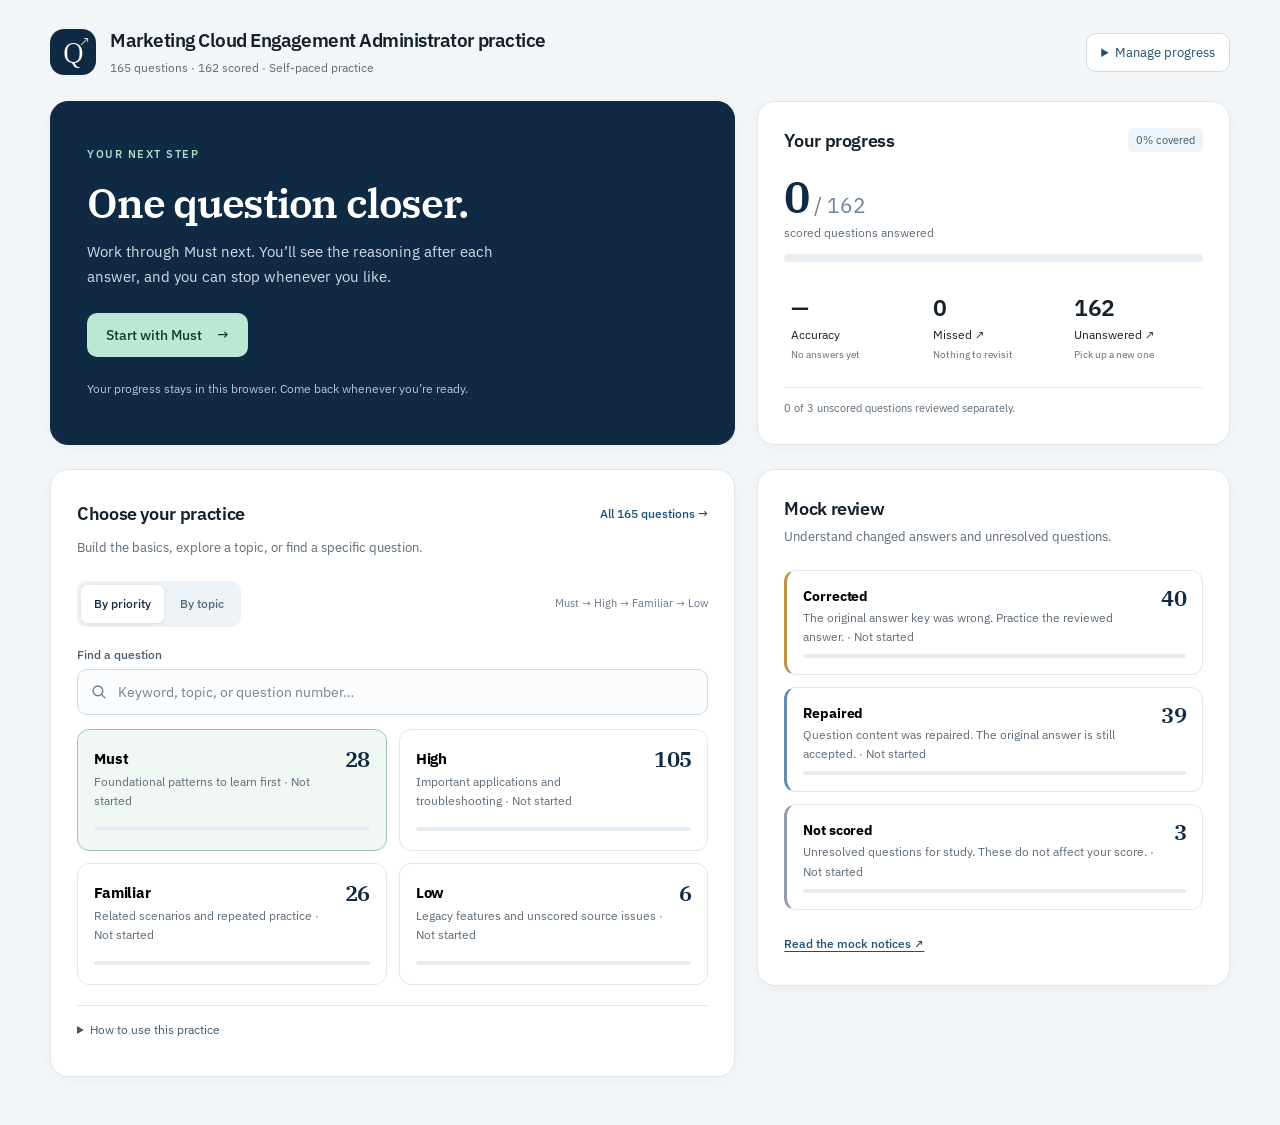
==== salesforce-certified-marketing-cloud-engagement-administrator/index.html @ c1994649 "Initial commit: Salesforce certification practice quizzes" ====
<!DOCTYPE html>
<html lang="en">
<head>
  <meta charset="UTF-8">
  <meta name="viewport" content="width=device-width, initial-scale=1">
  <title>Marketing Cloud Engagement Administrator practice</title>
  <link rel="preconnect" href="https://fonts.googleapis.com">
  <link rel="preconnect" href="https://fonts.gstatic.com" crossorigin>
  <link href="https://fonts.googleapis.com/css2?family=IBM+Plex+Sans:wght@400;500;600&family=IBM+Plex+Serif:wght@500;600&display=swap" rel="stylesheet">
  <link rel="stylesheet" href="../quiz/css/styles.css">
</head>
<body>
  <div id="app">
    <div class="wrap"><section class="card empty">
      <h1>Loading quiz…</h1>
      <p>If this message remains, keep this quiz folder beside the shared <code>quiz</code> folder so the script can load.</p>
      <noscript><p>Enable JavaScript to use the quiz.</p></noscript>
    </section></div>
  </div>
  <script src="quiz.js"></script>
  <script src="questions.js"></script>
  <script src="../quiz/js/app.js"></script>
</body>
</html>
---- quiz/css/styles.css ----
:root {
  --bg: #e6edf2;
  --ink: #15202b;
  --muted: #5c6b78;
  --card: #ffffff;
  --navy: #102a43;
  --navy-2: #1b4f73;
  --line: #e1e8ee;
  --good: #0d7a4b;
  --good-bg: #e8f6ef;
  --bad: #b42318;
  --bad-bg: #fdeceb;
  --warn: #8a5a00;
  --warn-bg: #fff6df;
  --select: #e7f2fa;
  --shadow: 0 1px 2px rgba(16, 42, 67, 0.04), 0 18px 40px rgba(16, 42, 67, 0.07);
  --serif: "IBM Plex Serif", Georgia, serif;
  --sans: "IBM Plex Sans", "Segoe UI", sans-serif;
}

* { box-sizing: border-box; }
html, body { margin: 0; padding: 0; }
body {
  font-family: var(--sans);
  color: var(--ink);
  background:
    radial-gradient(900px 320px at 0% -8%, #d5e4ef 0%, transparent 60%),
    var(--bg);
  min-height: 100vh;
  -webkit-font-smoothing: antialiased;
}
button, input { font-family: inherit; }
button { cursor: pointer; }
button, summary, input { -webkit-tap-highlight-color: transparent; }
button:focus-visible, input:focus-visible, summary:focus-visible, a:focus-visible {
  outline: 3px solid var(--navy-2);
  outline-offset: 3px;
}
.sr-only {
  position: absolute;
  /* Pin to the containing block. A static position inside the scrolling reader
     escapes the panel and lengthens the window scrollbar. */
  top: 0;
  left: 0;
  width: 1px;
  height: 1px;
  padding: 0;
  margin: -1px;
  overflow: hidden;
  clip-path: inset(50%);
  white-space: nowrap;
  border: 0;
}
#app { min-height: 100vh; }

.wrap { width: min(1120px, calc(100% - 40px)); margin: 0 auto; }
.top {
  display: flex;
  justify-content: space-between;
  align-items: center;
  gap: 16px;
  padding: 24px 0 16px;
}
.brand { display: flex; flex-direction: column; gap: 2px; }
.brand strong { font-family: var(--serif); font-size: 22px; font-weight: 600; letter-spacing: -0.02em; }
.brand span { color: var(--muted); font-size: 13.5px; }
.ghost, .primary, .quiet {
  border-radius: 999px;
  border: 1px solid transparent;
  padding: 9px 16px;
  font-size: 14px;
  font-weight: 500;
  min-height: 44px;
}
.ghost { background: white; border-color: #c5d3de; color: var(--navy); }
.ghost:hover:not(:disabled) { border-color: #8eabc0; }
.primary { background: var(--navy); color: white; }
.primary:hover:not(:disabled) { background: #183a58; }
.quiet { background: transparent; color: var(--navy-2); padding-inline: 8px; }
.quiet:hover:not(:disabled) { color: var(--navy); }
.primary:disabled, .ghost:disabled, .quiet:disabled { opacity: 0.45; cursor: not-allowed; }

.hero, .card {
  background: var(--card);
  border: 1px solid var(--line);
  border-radius: 18px;
  box-shadow: var(--shadow);
}
.hero { padding: 36px 36px 28px; }
.review-panel { padding: 24px; }
.review-panel h2 { margin: 0; font-family: var(--serif); font-size: 23px; font-weight: 600; letter-spacing: -0.02em; }
.review-panel > p { margin: 8px 0 18px; color: var(--muted); font-size: 14px; line-height: 1.5; }
.review-list .section-btn { box-shadow: none; border-radius: 12px; }
.review-list small { line-height: 1.5; }
.flag.repaired { background: var(--select); color: var(--navy-2); }
.hero h1 {
  font-family: var(--serif);
  font-weight: 600;
  font-size: 42px;
  line-height: 1.12;
  letter-spacing: -0.03em;
  margin: 0 0 14px;
}
.hero .lede { margin: 0; color: var(--muted); font-size: 16.5px; line-height: 1.6; max-width: 42ch; }
.stat-row {
  display: grid;
  grid-template-columns: repeat(3, 1fr);
  gap: 10px;
  margin-top: 28px;
}
.stat {
  background: #f4f8fb;
  border-radius: 14px;
  padding: 14px 16px 13px;
}
.stat b {
  display: block;
  font-family: var(--serif);
  font-size: 30px;
  font-weight: 600;
  letter-spacing: -0.03em;
  line-height: 1;
  color: var(--ink);
}
.stat span {
  display: block;
  margin-top: 7px;
  color: var(--muted);
  font-size: 11px;
  font-weight: 600;
  letter-spacing: 0.08em;
  text-transform: uppercase;
}
.stat.good b { color: var(--good); }
.stat.bad b { color: var(--bad); }
.meter { height: 8px; background: #d5e2eb; border-radius: 99px; margin: 16px 0 8px; overflow: hidden; }
.meter > div, .section-meter > span {
  display: block;
  height: 100%;
  transform-origin: left center;
  animation: fill 0.45s cubic-bezier(0.2, 0.7, 0.2, 1);
}
.meter > div { background: var(--navy); width: 0; border-radius: inherit; }
.section-meter > span { background: var(--navy-2); border-radius: inherit; }
.meter-label { color: var(--muted); font-size: 13px; }
.actions { display: flex; gap: 10px; margin-top: 22px; flex-wrap: wrap; }
.save-note { color: var(--muted); font-size: 12px; line-height: 1.5; margin: 12px 0 0; }
.storage-note { margin: 0 0 16px; }
.progress-tools { max-width: 230px; color: var(--muted); font-size: 13px; }
.progress-tools summary { cursor: pointer; padding: 12px 4px; color: var(--navy-2); }
.progress-tools p { margin: 8px 0; line-height: 1.5; }
.progress-tools .ghost { color: var(--bad); }
.legend {
  margin-top: 22px;
  padding-top: 16px;
  border-top: 1px solid var(--line);
}
.legend p { margin: 0; font-size: 13.5px; line-height: 1.55; max-width: none; color: #3d4e5c; }
.legend b { color: var(--navy); }

.topics h2 {
  margin: 2px 4px 10px;
  font-size: 12px;
  letter-spacing: 0.1em;
  text-transform: uppercase;
  color: var(--muted);
  font-weight: 600;
}
.topics h2.spaced { margin-top: 22px; }
.topic-note {
  margin: 0 4px 12px;
  color: var(--muted);
  font-size: 13px;
  line-height: 1.45;
}
.section-list { display: grid; gap: 10px; }
.section-btn {
  text-align: left;
  background: var(--card);
  border: 1px solid var(--line);
  border-radius: 16px;
  padding: 16px 18px 14px;
  box-shadow: var(--shadow);
  display: grid;
  grid-template-columns: minmax(0, 1fr) auto;
  grid-template-areas: "name count" "meter meter";
  gap: 8px 16px;
  align-items: start;
  transition: border-color 0.16s ease, background 0.16s ease, transform 0.16s ease;
}
.section-btn:hover:not(:disabled) { border-color: #9eb8cb; background: #f8fbfd; transform: translateY(-1px); }
.section-btn:disabled { cursor: default; opacity: 0.6; }
.section-btn.lead { border-color: #8eabc0; }
.section-name { grid-area: name; display: grid; gap: 3px; min-width: 0; }
.section-btn b { font-size: 15.5px; letter-spacing: -0.01em; }
.section-btn small { color: var(--muted); font-size: 13px; }
.section-btn em {
  grid-area: count;
  font-style: normal;
  font-family: var(--serif);
  color: var(--navy);
  font-weight: 600;
  font-size: 22px;
  letter-spacing: -0.03em;
  line-height: 1;
}
.section-meter {
  grid-area: meter;
  display: block;
  height: 5px;
  background: #d5e2eb;
  border-radius: 99px;
  overflow: hidden;
}

.quiz {
  display: grid;
  grid-template-columns: minmax(0, 1fr) 280px;
  gap: 20px;
  align-items: start;
  padding: 0 0 40px;
}
.panel {
  display: flex;
  flex-direction: column;
  max-height: calc(100vh - 120px);
  padding: 0;
  overflow: hidden;
  min-width: 0;
}
.qhead {
  flex: none;
  display: grid;
  gap: 8px;
  padding: 18px 28px 16px;
  border-bottom: 1px solid var(--line);
}
.title-row {
  display: flex;
  align-items: flex-start;
  justify-content: space-between;
  gap: 16px;
}
.rank {
  flex: none;
  margin: 2px 0 0;
  display: inline-flex;
  align-items: center;
  height: 22px;
  padding: 0 8px;
  border-radius: 999px;
  font-size: 11px;
  font-weight: 600;
  letter-spacing: 0.08em;
  text-transform: uppercase;
}
.rank.must { background: var(--navy); color: white; }
.rank.high { background: #f6e7c1; color: #7a5200; }
.rank.familiar { background: var(--select); color: var(--navy-2); }
.rank.low { background: #f4f7f9; color: var(--muted); border: 1px solid var(--line); }
.topic {
  margin: 0;
  min-width: 0;
  font-family: var(--serif);
  font-size: 22px;
  font-weight: 600;
  letter-spacing: -0.025em;
  line-height: 1.25;
  color: var(--ink);
}
.subline {
  display: flex;
  flex-wrap: wrap;
  align-items: center;
  gap: 8px;
}
.qnum, .status {
  margin: 0;
  font-size: 13px;
  font-weight: 500;
  line-height: 1.3;
}
.qnum { color: var(--muted); }
.status { color: var(--navy); }
.sep {
  width: 3px;
  height: 3px;
  border-radius: 99px;
  background: #c5d3de;
  flex: none;
}
.flags { display: flex; align-items: center; gap: 6px; }
.flag {
  display: inline-flex;
  align-items: center;
  height: 22px;
  padding: 0 8px;
  border-radius: 999px;
  background: var(--warn-bg);
  color: var(--warn);
  font-size: 11px;
  font-weight: 600;
  white-space: nowrap;
}
.panel-body {
  overflow: auto;
  min-height: 0;
  padding: 18px 28px 12px;
  overscroll-behavior: contain;
}
.stem { display: grid; grid-template-columns: minmax(0, 1fr); min-width: 0; gap: 14px; margin: 0 0 22px; }
.stem .scene {
  margin: 0;
  max-width: 68ch;
  font-size: 16.5px;
  line-height: 1.7;
  color: #243240;
}
.stem .prompt {
  display: grid;
  grid-template-columns: minmax(0, 1fr);
  min-width: 0;
  gap: 10px;
  margin-top: 2px;
  padding-top: 16px;
  border-top: 1px solid var(--line);
}
.stem .prompt:first-child {
  margin-top: 0;
  padding-top: 0;
  border-top: 0;
}
.stem .ask {
  margin: 0;
  max-width: 34em;
  font-family: var(--serif);
  font-size: 22px;
  line-height: 1.35;
  font-weight: 600;
  letter-spacing: -0.02em;
  color: var(--ink);
  overflow-wrap: anywhere;
}
.stem .choose {
  margin: 0;
  justify-self: start;
  border-radius: 999px;
  padding: 4px 10px;
  background: var(--select);
  color: var(--navy);
  font-size: 12.5px;
  font-weight: 600;
  letter-spacing: 0.01em;
}
.stem .codeblock {
  border-radius: 14px;
  border: 1px solid #d5e1ea;
  border-left: 3px solid #7fa3bb;
  background: #f4f8fb;
  padding: 14px 16px 14px 18px;
}
.codeblock {
  margin: 0;
  padding: 16px 18px;
  overflow: auto;
  max-height: 520px;
  border-radius: 12px;
  border: 1px solid #d5e1ea;
  background: #f5f8fb;
  color: #1a2b3a;
  max-width: 100%;
  min-width: 0;
}
.codeblock code {
  font-family: ui-monospace, SFMono-Regular, Menlo, Consolas, monospace;
  font-size: 13.5px;
  line-height: 1.55;
  white-space: pre;
  overflow-wrap: normal;
  word-break: normal;
}
.codeblock.compact code {
  white-space: pre-wrap;
  overflow-wrap: break-word;
}
.codeblock.compact {
  display: block;
  max-height: 240px;
  margin: 0;
  padding: 0;
  background: transparent;
  border: 0;
  border-radius: 0;
}
.note {
  background: var(--warn-bg);
  color: #5c4308;
  border-radius: 12px;
  padding: 10px 12px;
  font-size: 14px;
  margin-bottom: 14px;
}
.options { display: grid; gap: 10px; }
.option, .answer-line {
  display: grid;
  grid-template-columns: 32px minmax(0, 1fr);
  column-gap: 12px;
  align-items: center;
  text-align: left;
  width: 100%;
}
.option {
  border: 1px solid var(--line);
  background: white;
  border-radius: 14px;
  padding: 13px 16px;
  color: inherit;
  transition: border-color 0.16s ease, background 0.16s ease, box-shadow 0.16s ease, transform 0.16s ease;
}
.option:has(.code) { align-items: start; }
.option:hover:not(:disabled) { border-color: #8fb0c6; background: #f8fbfd; transform: translateY(-1px); }
.option:active:not(:disabled) { transform: translateY(0) scale(0.99); }
.option.selected { border-color: #b7d0e2; background: var(--select); box-shadow: inset 3px 0 0 var(--navy); }
.option.correct { border-color: #c5e4d4; background: var(--good-bg); box-shadow: inset 3px 0 0 var(--good); }
.option.wrong { border-color: #f0cdc8; background: var(--bad-bg); box-shadow: inset 3px 0 0 var(--bad); }
.option.missed { border-color: #c5e4d4; background: var(--good-bg); box-shadow: inset 3px 0 0 var(--good); }
.option:disabled { cursor: default; }
.letter {
  width: 32px;
  height: 32px;
  border-radius: 8px;
  display: grid;
  place-items: center;
  background: #eef3f7;
  font-weight: 600;
  font-size: 14px;
  line-height: 1;
}
.option:has(.code) .letter { margin-top: 1px; }
.option.selected .letter { background: var(--navy); color: white; }
.option.correct .letter, .option.missed .letter { background: var(--good); color: white; }
.option.wrong .letter { background: var(--bad); color: white; }
.option .body, .answer-line .body {
  margin: 0;
  padding: 0;
  font-size: 15px;
  line-height: 1.5;
  text-align: left;
  min-width: 0;
  overflow-wrap: anywhere;
}
.option-status { display: block; margin-top: 7px; font-size: 11px; font-weight: 600; letter-spacing: 0.025em; }
.option.correct .option-status, .option.missed .option-status { color: var(--good); }
.option.wrong .option-status { color: var(--bad); }

.explain {
  margin-top: 28px;
  padding: 20px 18px 16px 18px;
  border-radius: 16px;
  border: 1px solid var(--line);
  border-left-width: 4px;
  background: #f7fafc;
  scroll-margin-top: 16px;
}
.explain.good { background: #f3faf6; border-color: #d7ebdf; border-left-color: var(--good); }
.explain.bad { background: #fdf6f5; border-color: #f3ddd9; border-left-color: var(--bad); }
.explain.neutral { background: var(--warn-bg); border-color: #edd7a4; border-left-color: var(--warn); }
.explain.neutral h2 { color: var(--warn); }
.explain h2 {
  font-size: 11px;
  letter-spacing: 0.12em;
  text-transform: uppercase;
  margin: 0 0 14px;
  font-weight: 600;
}
.explain.good h2 { color: var(--good); }
.explain.bad h2 { color: var(--bad); }
.answer-line {
  background: transparent;
  border: 0;
  border-radius: 0;
  padding: 0;
  margin: 0 0 10px;
}
.explain .answer-line .letter { background: var(--good); color: white; }
.explain .answer-line .body { font-weight: 600; color: var(--ink); }
.explain .prose { padding-left: 44px; margin-bottom: 2px; }
.explain .prose p, .why-not p, .mock-note {
  margin: 0 0 10px;
  font-size: 15.5px;
  line-height: 1.6;
  max-width: 66ch;
  overflow-wrap: break-word;
}
.explain .prose p.lead {
  font-family: var(--serif);
  font-size: 18px;
  line-height: 1.45;
  font-weight: 500;
  color: var(--ink);
  letter-spacing: -0.01em;
}
.explain .prose p.lead code,
.explain code, .why-not code {
  font-family: ui-monospace, SFMono-Regular, Menlo, Consolas, monospace;
  font-size: 13.5px;
  font-weight: 500;
  letter-spacing: 0;
  background: rgba(16, 42, 67, 0.06);
  border-radius: 6px;
  padding: 0.12em 0.4em;
}
.explain .codeblock { background: white; margin: 8px 0 12px; }
details.more { margin-top: 16px; }
details.more summary {
  cursor: pointer;
  color: var(--navy-2);
  font-weight: 500;
  font-size: 13.5px;
  list-style: none;
}
details.more summary::-webkit-details-marker { display: none; }
details.more summary::before { content: "▸ "; }
details.more[open] summary::before { content: "▾ "; }
details.more summary:hover { text-decoration: underline; }
details.more .prose {
  margin-top: 10px;
  padding-top: 10px;
  border-top: 1px solid var(--line);
}
.reference-link { color: var(--navy-2); text-decoration-thickness: 1px; text-underline-offset: 3px; overflow-wrap: anywhere; }
.reference-link:hover { color: var(--ink); }
.option:focus-visible, .primary:focus-visible, .ghost:focus-visible {
  outline: 2px solid var(--navy-2);
  outline-offset: 2px;
}
.foot {
  position: static;
  flex: none;
  display: flex;
  flex-wrap: wrap;
  justify-content: space-between;
  align-items: center;
  gap: 10px 12px;
  margin-top: 0;
  padding: 14px 28px 16px;
  border-top: 1px solid var(--line);
  background: #fcfdfe;
}
.foot .right { display: flex; gap: 8px; margin-left: auto; }
.selection-help { flex: 1 0 100%; margin: 0; font-size: 12px; color: var(--muted); line-height: 1.5; }
.keys {
  flex: 1 0 100%;
  margin: 0;
  color: var(--muted);
  font-size: 12px;
  line-height: 1.4;
}
.keys kbd {
  font-family: inherit;
  font-size: 11px;
  font-weight: 600;
  color: var(--navy);
  background: #f1f5f8;
  border: 1px solid var(--line);
  border-bottom-width: 2px;
  border-radius: 5px;
  padding: 0 5px;
}
.explain .prose p:last-child, .why-not p:last-child { margin-bottom: 0; }
.why-title { margin: 2px 0 8px; padding-left: 44px; }
.why-not .choice-points { margin: 0; padding: 0; }
.why-not { margin-top: 16px; padding-top: 14px; border-top: 1px solid rgba(20, 40, 60, 0.08); }
.why-not h3, .why-title {
  margin: 0 0 10px;
  font-size: 11px;
  letter-spacing: 0.12em;
  text-transform: uppercase;
  font-weight: 600;
  color: var(--muted);
}
.choice-points li {
  display: grid;
  grid-template-columns: 32px minmax(0, 1fr);
  gap: 12px;
  align-items: center;
  padding: 9px 0;
}
.choice-points li + li { border-top: 1px solid rgba(20, 40, 60, 0.07); }
.choice-points li p {
  margin: 0;
  line-height: 1.5;
  max-width: 66ch;
  color: #314150;
}
.choice-points .letter {
  background: white;
  color: var(--navy);
  border: 1px solid #d5e0e8;
}
.mock-note {
  margin-top: 12px;
  margin-bottom: 0;
  color: var(--warn);
  font-weight: 500;
}
.why-not ul, .prose ul {
  margin: 8px 0 0;
  padding-left: 1.25rem;
  display: grid;
  gap: 8px;
}
.choice-points {
  list-style: none;
  margin: 0;
  padding: 0;
}

.side { padding: 14px 18px 18px; min-width: 0; }
.side > summary { display: flex; align-items: center; justify-content: space-between; gap: 12px; padding: 10px 0; cursor: pointer; font-size: 14px; font-weight: 600; color: var(--navy); list-style: none; }
.side > summary::-webkit-details-marker { display: none; }
.side > summary::before { content: "▸"; }
.side[open] > summary::before { content: "▾"; }
.side > summary span { margin-left: auto; font-size: 12px; font-weight: 400; color: var(--muted); white-space: nowrap; }
.side[open] > summary { margin-bottom: 12px; border-bottom: 1px solid var(--line); }
.side h2 { margin: 0 0 8px; font-size: 13px; letter-spacing: 0.08em; text-transform: uppercase; color: var(--muted); font-weight: 600; }
.jump-form { margin: 12px 0 16px; }
.jump-form label { display: block; font-size: 12px; color: var(--muted); margin-bottom: 6px; }
.jump-form > div { display: flex; gap: 8px; }
.jump-form input { width: 100%; min-width: 0; min-height: 44px; border: 1px solid #bccdda; border-radius: 10px; padding: 8px 10px; font-size: 16px; background: white; color: var(--ink); }
.jump-form p { color: var(--bad); font-size: 12px; line-height: 1.5; margin: 8px 0 0; }
.stats { display: flex; flex-wrap: wrap; gap: 10px 14px; color: var(--muted); font-size: 12px; line-height: 1.4; margin: 0 0 14px; }
.swatch { display: inline-flex; align-items: center; gap: 6px; }
.swatch::before { content: ""; width: 8px; height: 8px; border-radius: 99px; background: var(--line); }
.swatch.ok::before { background: var(--good); }
.swatch.no::before { background: var(--bad); }
.swatch.skip::before { background: #c49216; }
.jump {
  display: grid;
  grid-template-columns: repeat(5, 1fr);
  gap: 6px;
  max-height: 55vh;
  overflow: auto;
  padding: 2px;
}
.jump button {
  border: 1px solid var(--line);
  background: #f7fafc;
  border-radius: 8px;
  min-height: 44px;
  font-size: 12px;
  color: var(--ink);
  position: relative;
}
.nav-mark { position: absolute; top: 2px; right: 3px; font-size: 10px; font-weight: 700; }
.jump button.on { outline: 2px solid var(--navy); outline-offset: 1px; }
.jump button:hover { border-color: #9eb8cb; background: white; }
.jump button.on { background: var(--navy); color: white; border-color: var(--navy); }
.jump button.ok { background: var(--good-bg); border-color: #b7e0cb; color: #0d5c38; }
.jump button.no { background: var(--bad-bg); border-color: #f3c4c0; color: #8f1d14; }
.jump button.skip { background: var(--warn-bg); border-color: #edd7a4; color: #6d4a08; }
.jump button.on.ok { background: var(--good); color: white; border-color: var(--good); }
.jump button.on.no { background: var(--bad); color: white; border-color: var(--bad); }
.jump button.on.skip { background: #a67c12; color: white; border-color: #a67c12; }

.empty { padding: 28px; }
.session-summary { max-width: 800px; margin: 16px auto 48px; padding: 36px; }
.eyebrow { font-size: 12px; letter-spacing: 0.08em; text-transform: uppercase; font-weight: 600; color: var(--muted); }
.summary-title { font-family: var(--serif); font-size: 36px; margin: 12px 0; letter-spacing: -0.03em; }
.session-summary > p { color: var(--muted); line-height: 1.65; }
.summary-stats { grid-template-columns: repeat(4, minmax(0, 1fr)); }

@media (max-width: 860px) {
  .wrap { width: min(1120px, calc(100% - 24px)); }
  .top { padding: 16px 0 12px; align-items: flex-start; }
  .brand { flex: 1; min-width: 0; }
  .top > .ghost { flex: none; white-space: nowrap; }
  .quiz { grid-template-columns: 1fr; }
  .hero { padding: 24px 22px 20px; }
  .review-panel { padding: 22px; }
  .hero h1 { font-size: 32px; }
  .stat-row { gap: 8px; }
  .stat { padding: 12px; }
  .stat b { font-size: 26px; }
  .qhead { padding: 14px 18px 13px; }
  .topic { font-size: 20px; }
  .panel-body { padding: 16px 18px 8px; }
  .foot { padding: 12px 18px 16px; }
  .stem .ask { font-size: 20px; }
  .codeblock code { white-space: pre-wrap; overflow-wrap: anywhere; }
  .keys { display: none; }
  .jump { max-height: 220px; }
  .panel { max-height: none; overflow: visible; }
  .panel-body { overflow: visible; }
  .foot { position: sticky; bottom: 0; z-index: 2; border-radius: 0 0 18px 18px; padding-bottom: max(12px, env(safe-area-inset-bottom)); box-shadow: 0 -8px 20px rgba(16, 42, 67, 0.04); }
  .side { order: -1; padding-top: 8px; padding-bottom: 8px; }
  .side > summary { margin-bottom: 0; }
  .explain .prose, .why-title { padding-left: 0; }
  .session-summary { padding: 24px 20px; }
  .summary-title { font-size: 30px; }
  .summary-stats { grid-template-columns: repeat(2, minmax(0, 1fr)); }
}

@media (max-width: 480px) {
  .top { flex-wrap: wrap; gap: 8px; }
  .brand strong { font-size: 19px; }
  .brand span { font-size: 12px; line-height: 1.45; }
  .progress-tools { max-width: 100%; }
  .hero { padding: 24px 18px 20px; }
  .review-panel { padding: 20px 18px; }
  .hero h1 { font-size: 30px; }
  .actions > button { flex: 1 1 auto; }
  .qhead { padding: 16px; }
  .panel-body { padding: 16px; }
  .foot { padding-inline: 12px; gap: 6px; }
  .foot .right { gap: 4px; flex-wrap: wrap; }
  .foot button { padding-inline: 10px; font-size: 13px; }
  .option { padding: 12px; column-gap: 10px; }
  .explain { padding: 16px 12px; }
}

/* Question reader: keep the scenario, selection, and feedback distinct. */
body:has(.question-shell) { background: #f3f6f8; }
.question-shell { width: min(1180px, calc(100% - 48px)); }
.question-top { padding: 22px 0 18px; align-items: center; }
.question-top .brand strong { font-family: var(--sans); font-size: 17px; line-height: 1.35; letter-spacing: -0.02em; }
.question-top .brand span { margin-top: 3px; font-size: 12px; line-height: 1.5; }
.set-progress { display: flex; align-items: center; gap: 24px; margin-bottom: 18px; padding: 14px 20px; background: white; border: 1px solid var(--line); border-radius: 14px; }
.set-progress-copy { display: flex; align-items: baseline; gap: 12px; flex: none; }
.set-progress-copy strong { color: var(--navy); font-size: 23px; letter-spacing: -0.04em; font-variant-numeric: tabular-nums; }
.set-progress-copy strong span { color: var(--muted); font-size: 15px; font-weight: 400; letter-spacing: 0; }
.set-progress-copy > span { color: var(--muted); font-size: 12px; }
.set-coverage { flex: 1; min-width: 0; padding-left: 24px; border-left: 1px solid var(--line); }
.set-coverage > div:first-child { display: flex; justify-content: space-between; gap: 12px; margin-bottom: 8px; color: var(--muted); font-size: 12px; line-height: 1.4; }
.set-coverage-track { height: 5px; background: #e9eff3; border-radius: 20px; overflow: hidden; }
.set-coverage-track > span { display: block; height: 100%; border-radius: inherit; background: var(--good); }
.set-progress > button { flex: none; }
.question-shell .quiz { grid-template-columns: minmax(0, 1fr) 280px; gap: 22px; }
.question-shell .card { box-shadow: 0 3px 16px rgba(16, 42, 67, 0.035); }
.question-shell .qhead { padding: 22px 30px 20px; gap: 12px; }
.question-shell .topic { font-family: var(--sans); font-size: 13px; font-weight: 500; color: var(--muted); line-height: 1.5; letter-spacing: 0; }
.question-shell .rank { margin-top: 0; }
.question-shell .qnum { font-family: var(--serif); font-size: 29px; color: var(--navy); font-weight: 600; letter-spacing: -0.03em; scroll-margin-top: 16px; }
.question-shell .subline { gap: 12px; justify-content: space-between; }
.question-shell .flags { flex-wrap: wrap; }
.question-shell .panel-body { min-width: 0; padding: 26px 30px 20px; scroll-padding-block: 20px; }
.question-shell .stem { gap: 18px; margin-bottom: 28px; }
.question-shell .stem .scene { font-size: 17px; line-height: 1.75; overflow-wrap: break-word; }
.question-shell .stem .ask { font-size: 23px; line-height: 1.45; }
.answer-toolbar { display: flex; justify-content: space-between; align-items: center; gap: 12px; margin: 0 0 12px; }
.answer-toolbar h2 { margin: 0; font-size: 13px; font-weight: 600; color: var(--navy); }
.answer-toolbar .status { font-size: 12px; padding: 5px 9px; border-radius: 6px; background: #f0f5f8; text-align: right; }
.answer-toolbar .status.over-limit { color: var(--bad); background: var(--bad-bg); }
.question-shell .options { gap: 12px; }
.question-shell .option { grid-template-columns: 32px minmax(0, 1fr) 20px; column-gap: 14px; padding: 16px; border-color: #d9e3eb; }
.question-shell .option .body { font-size: 15px; line-height: 1.65; }
.question-shell .option.selected { border-color: #739cb7; }
.choice-indicator { width: 20px; height: 20px; display: grid; place-items: center; border-radius: 50%; border: 1.5px solid #b7c8d4; color: var(--navy); font-size: 12px; font-weight: 600; align-self: start; margin-top: 5px; }
.choice-indicator.multi { border-radius: 5px; }
.option.selected .choice-indicator { background: var(--navy); border-color: var(--navy); color: white; }
.option.correct .choice-indicator, .option.missed .choice-indicator { background: var(--good); border-color: var(--good); color: white; }
.option.wrong .choice-indicator { background: var(--bad); border-color: var(--bad); color: white; }
.selection-guidance { display: flex; align-items: center; justify-content: space-between; gap: 12px; padding-top: 8px; min-height: 52px; }
.selection-guidance .selection-help { flex: 1; font-size: 12px; }
.clear-selection { flex: none; font-size: 12px; white-space: nowrap; }
.question-shell .foot { padding: 16px 24px; gap: 10px; }
.question-shell .foot .primary { min-width: 136px; }
.question-shell .explain { margin-top: 22px; padding: 22px; }
.feedback-heading { display: flex; align-items: flex-start; gap: 12px; margin-bottom: 22px; }
.feedback-icon { display: grid; place-items: center; flex: none; width: 34px; height: 34px; border-radius: 50%; background: var(--good); color: white; font-size: 20px; font-weight: 600; }
.explain.bad .feedback-icon { background: var(--bad); }
.explain.neutral .feedback-icon { background: var(--warn); font-family: var(--serif); }
.question-shell .feedback-heading h2 { font-size: 18px; letter-spacing: -0.02em; text-transform: none; margin: 0 0 5px; }
.feedback-heading p { margin: 0; font-size: 12px; line-height: 1.6; color: var(--muted); }
.answer-heading { margin: 0 0 12px; font-size: 11px; text-transform: uppercase; letter-spacing: 0.08em; color: var(--muted); font-weight: 600; }
.question-shell .why-title { margin-top: 20px; padding-left: 0; }
.question-shell .explain .prose { padding-left: 0; }
.question-shell .explain .prose p.lead { font-family: var(--sans); font-size: 15.5px; font-weight: 400; line-height: 1.75; letter-spacing: 0; }
.question-shell .explain .prose p, .question-shell .why-not p { font-size: 15px; line-height: 1.75; }
.question-shell details.more { padding-top: 14px; border-top: 1px solid rgba(20, 40, 60, 0.08); }
.question-shell details.more summary { min-height: 32px; display: flex; align-items: center; gap: 5px; }
.question-shell .side { padding: 14px 18px 18px; }
.navigator-overview { padding: 0 0 18px; margin-bottom: 18px; border-bottom: 1px solid var(--line); }
.navigator-overview p { font-size: 12px; color: var(--muted); margin: 0 0 12px; line-height: 1.5; }
.navigator-overview strong { font-size: 18px; font-weight: 600; color: var(--navy); }
.navigator-overview button { width: 100%; border-radius: 10px; font-size: 13px; }
.question-shell .stats { gap: 8px 12px; font-size: 11px; }
.draft-legend { color: var(--navy-2); }
.question-shell .jump { max-height: max(176px, calc(100dvh - 660px)); scrollbar-gutter: stable; }
.navigator-save { color: var(--muted); font-size: 11px; line-height: 1.6; margin: 16px 0 4px; }
.keyboard-guide { margin-top: 6px; }
.keyboard-guide summary { cursor: pointer; color: var(--navy-2); font-size: 12px; min-height: 40px; padding: 12px 0; }
.keyboard-guide .keys { line-height: 1.9; margin-bottom: 12px; }
.question-notice-link { display: inline-block; color: var(--navy-2); font-size: 12px; line-height: 1.5; padding-block: 10px; text-underline-offset: 3px; }

@media (min-width: 861px) {
  /* Let the header take its actual height; only the readers consume the rest. */
  .question-shell { display: flex; flex-direction: column; height: 100vh; height: 100dvh; padding-bottom: 20px; }
  .question-shell > .question-top,
  .question-shell > .set-progress,
  .question-shell > .storage-note { flex: none; }
  .question-shell .quiz { flex: 1; min-height: 0; grid-template-rows: minmax(0, 1fr); padding-bottom: 0; }
  .question-shell .panel { height: 100%; max-height: 100%; min-height: 0; }
  .question-shell .panel-body { flex: 1; scrollbar-gutter: stable; }
  .question-shell .side { max-height: 100%; overflow-y: auto; overscroll-behavior: contain; }
}
@media (max-width: 860px) {
  .question-shell { width: calc(100% - 28px); }
  .question-top { flex-wrap: nowrap; padding-top: 20px; }
  .question-top .brand strong { font-size: 15px; }
  .question-shell .quiz { grid-template-columns: minmax(0, 1fr); gap: 14px; }
  .question-shell .panel { max-height: none; }
  .question-shell .qhead { padding: 20px; }
  .question-shell .qnum { font-size: 27px; }
  .question-shell .panel-body { padding: 22px 20px 16px; }
  .question-shell .foot { padding: 14px 18px max(14px, env(safe-area-inset-bottom)); }
  .question-shell .side { padding: 8px 18px; }
  .question-shell .jump { max-height: 220px; }
  .question-shell .side[open] { padding-bottom: 16px; }
  .set-progress { gap: 16px; padding: 12px 16px; margin-bottom: 14px; flex-wrap: wrap; }
  .set-progress-copy { flex: 1; }
  .set-progress > button { order: 1; padding-block: 0; }
  .set-coverage { order: 2; flex: 1 0 100%; border: 0; padding-left: 0; }
  .keyboard-guide { display: none; }
}
@media (max-width: 480px) {
  .question-shell { width: calc(100% - 20px); }
  .question-top .brand strong { font-size: 14px; }
  .question-top .brand span { font-size: 11px; }
  .question-top > .ghost { padding-inline: 12px; font-size: 12px; }
  .question-shell .qhead { padding: 18px 16px; }
  .question-shell .panel-body { padding: 20px 16px 14px; }
  .question-shell .stem .scene { font-size: 16px; line-height: 1.75; }
  .question-shell .stem .ask { font-size: 21px; }
  .question-shell .option { grid-template-columns: 28px minmax(0, 1fr) 18px; gap: 10px; padding: 14px 12px; }
  .question-shell .option .letter { width: 28px; height: 28px; }
  .question-shell .option .body { font-size: 14px; }
  .choice-indicator { width: 18px; height: 18px; margin-top: 4px; }
  .selection-guidance { gap: 6px; }
  .question-shell .foot { padding-inline: 12px; display: grid; grid-template-columns: auto minmax(0, 1fr); gap: 8px; }
  .question-shell .foot .right { justify-content: flex-end; gap: 6px; margin-left: 0; flex-wrap: wrap; }
  .question-shell .foot button { padding-inline: 12px; font-size: 12px; }
  .question-shell .previous-question { min-width: 44px; }
  .question-shell .previous-question .nav-word { display: none; }
  .question-shell .foot .primary { min-width: 0; flex: 1; }
  .question-shell .explain { padding: 18px 14px; }
  .question-shell .feedback-heading { gap: 10px; }
}

/* Home: a next action, honest progress, and a compact question browser. */
body:has(.home-shell) { background: #f3f6f8; }
.home-shell { width: min(1180px, calc(100% - 48px)); }
.home-top { padding: 28px 0 24px; align-items: center; }
.home-brand { display: flex; align-items: center; gap: 14px; min-width: 0; }
.home-mark { display: grid; position: relative; place-items: center; width: 46px; height: 46px; flex: none; border-radius: 14px; background: var(--navy); color: white; font-family: var(--serif); font-size: 29px; line-height: 1; }
.home-mark > span { position: absolute; right: 6px; top: 4px; font: 14px var(--sans); color: #ade5ce; }
.home-top .brand strong { font-family: var(--sans); font-size: 19px; line-height: 1.35; letter-spacing: -0.025em; }
.home-top .brand span { margin-top: 3px; font-size: 12px; line-height: 1.5; }
.home-top .progress-tools { flex: none; }
.home-top .progress-tools summary { border: 1px solid #cfdbe4; border-radius: 10px; padding: 10px 14px; background: white; white-space: nowrap; }
.home-top .progress-tools[open] summary { margin-bottom: 12px; }
.home-dashboard { padding-bottom: 48px; }
.home-top-grid, .home-main-grid { display: grid; grid-template-columns: minmax(0, 1.45fr) minmax(0, 1fr); gap: 22px; }
.home-main-grid { margin-top: 24px; align-items: start; }
.home-shell .card, .home-shell .hero { box-shadow: 0 3px 16px rgba(16,42,67,0.035); border-color: #dfe7ed; }
.home-shell .next-session { display: flex; flex-direction: column; align-items: flex-start; justify-content: center; padding: 32px 36px; background: var(--navy); color: white; border-color: var(--navy); }
.home-eyebrow { margin: 0 0 18px; color: #a9dcca; font-size: 11px; text-transform: uppercase; letter-spacing: 0.14em; font-weight: 600; }
.home-shell .hero h1 { font-size: clamp(29px, 3.2vw, 42px); line-height: 1.15; max-width: 16ch; margin: 0 0 14px; }
.home-shell .hero .lede { color: #d0dce6; font-size: 15px; line-height: 1.65; max-width: 48ch; }
.next-session .actions { gap: 10px; margin-top: 24px; }
.next-session .primary { color: #123b30; background: #b9e8d3; border-radius: 10px; padding: 12px 18px; }
.next-session .primary:hover:not(:disabled) { background: #d2f3e4; }
.next-session .primary span { margin-left: 12px; }
.next-session .ghost { background: transparent; color: #f1f6fa; border-color: #6d8497; border-radius: 10px; padding: 12px 16px; }
.next-session .ghost:hover:not(:disabled) { background: #20435f; border-color: #9db0c0; }
.next-session button:focus-visible { outline-color: #c5f0de; }
.home-save-note { margin: 22px 0 0; color: #b5c8d7; font-size: 12px; line-height: 1.6; }
.home-progress { padding: 26px; }
.home-section-heading { display: flex; align-items: center; justify-content: space-between; gap: 12px; }
.home-section-heading h2, .home-shell .review-panel h2 { margin: 0; font: 600 18px/1.4 var(--sans); letter-spacing: -0.02em; }
.home-section-heading > span { font-size: 11px; color: #40596b; background: #edf3f6; border-radius: 6px; padding: 5px 8px; white-space: nowrap; }
.coverage-count { margin: 20px 0 0; font-size: 21px; color: #718393; font-variant-numeric: tabular-nums; }
.coverage-count strong { font: 600 44px/1.1 var(--serif); color: var(--navy); letter-spacing: -0.04em; }
.coverage-caption { margin: 4px 0 14px; color: var(--muted); font-size: 12px; }
.coverage-bar { display: flex; height: 8px; border-radius: 5px; background: #e8eef2; overflow: hidden; }
.coverage-correct { background: #278266; }
.coverage-missed { background: #cf7667; }
.home-metrics { display: grid; grid-template-columns: repeat(3, minmax(0, 1fr)); gap: 6px; margin-top: 20px; }
.home-metric { padding: 10px 6px; border: 1px solid transparent; background: none; border-radius: 9px; color: var(--ink); text-align: left; min-width: 0; }
.home-metric b, .home-metric > span, .home-metric small { display: block; }
.home-metric b { font-size: 23px; line-height: 1.3; font-weight: 600; font-variant-numeric: tabular-nums; letter-spacing: -0.04em; }
.home-metric > span { margin-top: 4px; font-size: 12px; }
.home-metric small { margin-top: 5px; font-size: 10px; line-height: 1.5; color: var(--muted); }
button.home-metric:hover:not(:disabled) { border-color: #c6d8d0; background: #f1f8f5; }
button.home-metric:disabled { cursor: default; }
.metric-missed:not(:disabled) b { color: var(--bad); }
.unscored-progress { margin: 14px 0 0; padding-top: 12px; border-top: 1px solid var(--line); color: var(--muted); font-size: 11px; line-height: 1.6; }
.practice-browser { padding: 26px; min-width: 0; }
.home-all-link { min-height: 36px; padding: 7px 0 7px 8px; flex: none; border: 0; background: none; color: var(--navy-2); font-size: 12px; font-weight: 500; }
.home-all-link:hover { text-decoration: underline; text-underline-offset: 3px; }
.home-section-intro { color: var(--muted); font-size: 13px; line-height: 1.6; margin: 6px 0 22px; }
.browse-controls { display: flex; justify-content: space-between; align-items: center; gap: 14px; }
.browse-modes { display: inline-flex; background: #edf2f6; padding: 4px; border-radius: 10px; flex: none; gap: 3px; }
.browse-modes button { border: 0; background: none; color: #526779; min-height: 38px; padding: 8px 13px; border-radius: 7px; font-size: 12px; font-weight: 500; }
.browse-modes button[aria-pressed="true"] { background: white; color: var(--navy); box-shadow: 0 1px 4px #102a4314; }
.priority-hint { color: #647685; font-size: 11px; line-height: 1.5; text-align: right; }
.home-search-form { margin: 20px 0 14px; }
.home-search-form label { display: block; margin-bottom: 7px; color: #465c6e; font-size: 12px; font-weight: 500; }
.home-search-field { display: flex; align-items: center; gap: 10px; border: 1px solid #ccd9e2; border-radius: 10px; background: #fafcfd; padding: 0 12px; }
.home-search-field:focus-within { border-color: #367b6a; box-shadow: 0 0 0 2px #367b6a33; background: white; }
.home-search-field svg { width: 18px; height: 18px; color: #69808f; flex: none; }
.home-search-field input { min-width: 0; width: 100%; padding: 12px 0; min-height: 44px; border: 0; background: none; color: var(--ink); font-size: 14px; }
.home-search-field input:focus-visible { outline: none; }
.home-search-field input::placeholder { color: #748491; }
.home-search-field button { border: 0; background: none; color: var(--navy-2); font-size: 12px; min-height: 44px; padding: 0 4px; }
.home-search-field button[hidden] { display: none; }
.search-status { font-size: 12px; color: var(--muted); margin: 0 0 12px; }
.search-status:empty { display: none; }
.browse-grid { display: grid; grid-template-columns: repeat(2, minmax(0, 1fr)); gap: 12px; }
.browse-grid .section-btn { box-shadow: none; border-radius: 12px; padding: 18px 16px 14px; min-height: 122px; gap: 12px; }
.browse-grid .section-btn.lead { background: #f1f8f4; border-color: #9bc5b3; }
.browse-grid .section-btn b { font-size: 15px; line-height: 1.4; }
.browse-grid .section-btn small { font-size: 12px; line-height: 1.6; }
.home-shell .section-meter { background: #e6edf2; height: 4px; }
.browse-grid .section-btn.lead .section-meter > span { background: #387c62; }
.home-shell .review-panel { padding: 26px; }
.home-shell .review-panel > p { font-size: 13px; line-height: 1.6; margin: 6px 0 22px; }
.home-shell .review-list { gap: 12px; }
.home-shell .review-list .section-btn { padding: 16px; border-left-width: 3px; }
.home-shell .review-list .section-btn b { font-size: 14px; }
.home-shell .review-list .section-btn small { font-size: 12px; line-height: 1.6; }
.home-shell [data-start="review:corrected"] { border-left-color: #bd9449; }
.home-shell [data-start="review:repaired"] { border-left-color: #668cab; }
.home-shell [data-start="review:ungraded"] { border-left-color: #929bac; }
.home-notice-link { display: inline-block; margin-top: 18px; padding: 8px 0; font-size: 12px; font-weight: 500; color: var(--navy-2); text-underline-offset: 3px; }
.study-guide { margin-top: 20px; border-top: 1px solid var(--line); font-size: 12px; color: var(--muted); }
.study-guide summary { padding: 16px 0 0; cursor: pointer; color: #40596b; min-height: 44px; }
.study-guide p { margin: 12px 0 0; line-height: 1.7; }
.home-search-results { display: grid; max-height: 480px; overflow-y: auto; border: 1px solid var(--line); border-radius: 12px; overscroll-behavior: contain; }
.search-result { display: grid; grid-template-columns: auto minmax(0, 1fr) 16px; align-items: start; gap: 12px; text-align: left; padding: 15px; border: 0; border-bottom: 1px solid var(--line); background: white; color: var(--ink); }
.search-result:last-child { border-bottom: 0; }
.search-result:hover { background: #f2f7fa; }
.search-result:focus-visible { outline-offset: -3px; }
.search-result-number { font-size: 11px; line-height: 1.5; font-weight: 600; padding: 4px 6px; border-radius: 5px; color: var(--navy-2); background: #edf3f7; }
.search-result-text { display: block; font-size: 13px; line-height: 1.6; overflow-wrap: anywhere; }
.search-result small { display: block; margin-top: 7px; color: var(--muted); font-size: 11px; line-height: 1.5; }
.result-arrow { color: #6d8394; margin-top: 3px; }
.search-empty { text-align: center; padding: 30px 18px; background: #f7f9fb; border-radius: 12px; }
.search-empty h3 { font-size: 15px; font-weight: 500; margin: 0 0 8px; }
.search-empty p { color: var(--muted); font-size: 13px; line-height: 1.7; margin: 0; }

@media (max-width: 980px) {
  .home-top-grid { grid-template-columns: minmax(0, 1.2fr) minmax(0, 1fr); gap: 18px; }
  .home-main-grid { grid-template-columns: minmax(0, 1.2fr) minmax(0, 1fr); gap: 18px; }
  .home-shell .next-session { padding: 28px; }
  .home-progress, .practice-browser, .home-shell .review-panel { padding: 22px; }
  .browse-controls { flex-wrap: wrap; gap: 10px; }
  .priority-hint { text-align: left; }
}
@media (max-width: 780px) {
  .home-top-grid, .home-main-grid { grid-template-columns: minmax(0, 1fr); }
  .home-shell .hero h1 { max-width: 22ch; }
  .home-shell .review-list { grid-template-columns: repeat(3, minmax(0, 1fr)); }
  .home-shell .review-list .section-btn { gap: 10px 8px; padding: 14px; }
  .home-metrics { gap: 20px; }
  .home-section-heading { flex-wrap: wrap; }
}
@media (max-width: 540px) {
  .home-shell { width: calc(100% - 24px); }
  .home-top { flex-wrap: nowrap; gap: 12px; padding: 20px 0; }
  .home-brand { gap: 10px; }
  .home-mark { width: 34px; height: 38px; border-radius: 10px; font-size: 24px; }
  .home-mark > span { right: 3px; font-size: 11px; }
  .home-top .brand strong { font-size: 15px; }
  .home-top .brand span { font-size: 10px; }
  .home-top .progress-tools { max-width: 115px; font-size: 11px; }
  .home-top .progress-tools summary { white-space: normal; padding: 10px; }
  .home-top-grid, .home-main-grid { gap: 16px; }
  .home-main-grid { margin-top: 16px; }
  .home-shell .next-session { padding: 26px 22px; }
  .home-shell .hero h1 { font-size: 31px; }
  .home-progress, .practice-browser, .home-shell .review-panel { padding: 22px 18px; }
  .home-metrics { gap: 6px; }
  .home-section-heading h2, .home-shell .review-panel h2 { font-size: 17px; }
  .home-shell .review-list { grid-template-columns: minmax(0, 1fr); }
  .browse-grid { grid-template-columns: minmax(0, 1fr); }
  .browse-grid .section-btn { min-height: 100px; }
  .browse-modes button { min-height: 40px; }
}

.home-dashboard.arrive { animation: fade 0.24s ease; }
.panel.arrive .qhead,
.panel.arrive .panel-body { animation: fade 0.18s ease; }
.explain { animation: fade 0.22s ease; }
.panel.arrive .explain { animation: none; }
.panel:not(.arrive) .option.selected .letter,
.panel:not(.arrive) .option.correct .letter,
.panel:not(.arrive) .option.wrong .letter,
.panel:not(.arrive) .option.missed .letter { animation: mark 0.16s ease; }
details.more[open] .prose { animation: fade 0.18s ease; }
.jump button { transition: background 0.16s ease, border-color 0.16s ease, color 0.16s ease; }

@keyframes fade {
  from { opacity: 0; }
  to { opacity: 1; }
}
@keyframes mark {
  from { transform: scale(0.8); }
  to { transform: none; }
}
@keyframes fill {
  from { transform: scaleX(0); }
  to { transform: scaleX(1); }
}

@media (prefers-reduced-motion: reduce) {
  *, *::before, *::after {
    animation-duration: 0.01ms !important;
    animation-iteration-count: 1 !important;
    transition-duration: 0.01ms !important;
    scroll-behavior: auto !important;
  }
}
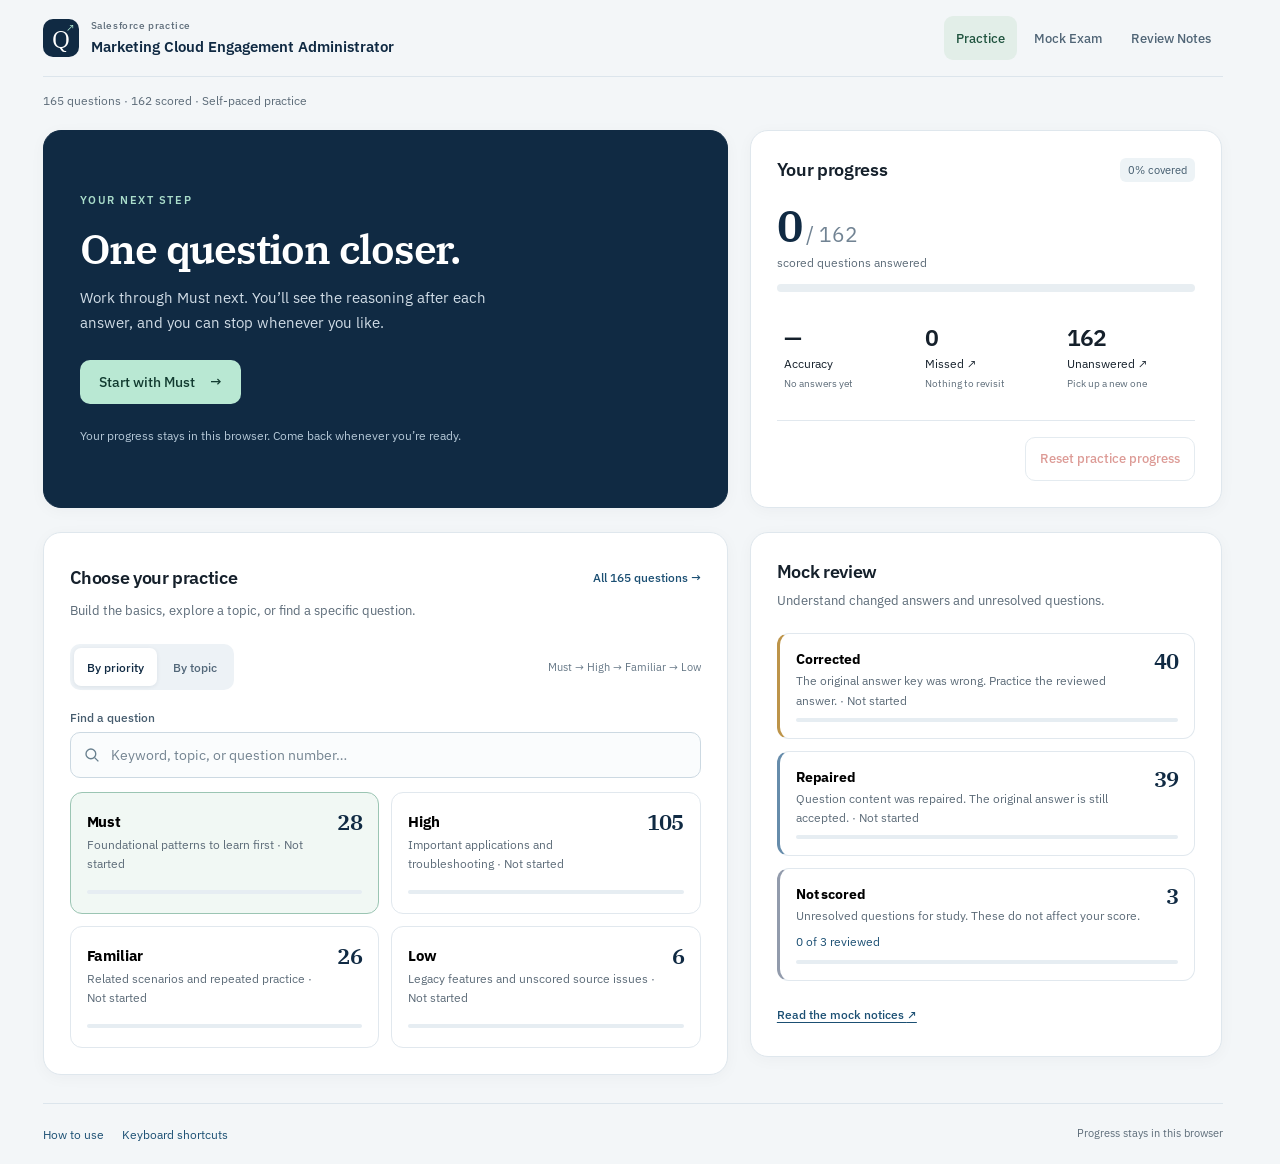
==== commit 9826c38f: "Enhance README and guidelines for quiz structure and exam functionality. Update schema to include ex" ====
--- a/salesforce-certified-marketing-cloud-engagement-administrator/index.html
+++ b/salesforce-certified-marketing-cloud-engagement-administrator/index.html
@@ -19,6 +19,13 @@
   </div>
   <script src="quiz.js"></script>
   <script src="questions.js"></script>
+  <script src="../quiz/js/core/model.js"></script>
+  <script src="../quiz/js/core/storage.js"></script>
+  <script src="../quiz/js/core/exam.js"></script>
+  <script src="../quiz/js/ui/content.js"></script>
+  <script src="../quiz/js/ui/navigation.js"></script>
+  <script src="../quiz/js/ui/screens.js"></script>
+  <script src="../quiz/js/ui/events.js"></script>
   <script src="../quiz/js/app.js"></script>
 </body>
 </html>
--- a/quiz/css/styles.css
+++ b/quiz/css/styles.css
@@ -1,1023 +1,6 @@
-:root {
-  --bg: #e6edf2;
-  --ink: #15202b;
-  --muted: #5c6b78;
-  --card: #ffffff;
-  --navy: #102a43;
-  --navy-2: #1b4f73;
-  --line: #e1e8ee;
-  --good: #0d7a4b;
-  --good-bg: #e8f6ef;
-  --bad: #b42318;
-  --bad-bg: #fdeceb;
-  --warn: #8a5a00;
-  --warn-bg: #fff6df;
-  --select: #e7f2fa;
-  --shadow: 0 1px 2px rgba(16, 42, 67, 0.04), 0 18px 40px rgba(16, 42, 67, 0.07);
-  --serif: "IBM Plex Serif", Georgia, serif;
-  --sans: "IBM Plex Sans", "Segoe UI", sans-serif;
-}
-
-* { box-sizing: border-box; }
-html, body { margin: 0; padding: 0; }
-body {
-  font-family: var(--sans);
-  color: var(--ink);
-  background:
-    radial-gradient(900px 320px at 0% -8%, #d5e4ef 0%, transparent 60%),
-    var(--bg);
-  min-height: 100vh;
-  -webkit-font-smoothing: antialiased;
-}
-button, input { font-family: inherit; }
-button { cursor: pointer; }
-button, summary, input { -webkit-tap-highlight-color: transparent; }
-button:focus-visible, input:focus-visible, summary:focus-visible, a:focus-visible {
-  outline: 3px solid var(--navy-2);
-  outline-offset: 3px;
-}
-.sr-only {
-  position: absolute;
-  /* Pin to the containing block. A static position inside the scrolling reader
-     escapes the panel and lengthens the window scrollbar. */
-  top: 0;
-  left: 0;
-  width: 1px;
-  height: 1px;
-  padding: 0;
-  margin: -1px;
-  overflow: hidden;
-  clip-path: inset(50%);
-  white-space: nowrap;
-  border: 0;
-}
-#app { min-height: 100vh; }
-
-.wrap { width: min(1120px, calc(100% - 40px)); margin: 0 auto; }
-.top {
-  display: flex;
-  justify-content: space-between;
-  align-items: center;
-  gap: 16px;
-  padding: 24px 0 16px;
-}
-.brand { display: flex; flex-direction: column; gap: 2px; }
-.brand strong { font-family: var(--serif); font-size: 22px; font-weight: 600; letter-spacing: -0.02em; }
-.brand span { color: var(--muted); font-size: 13.5px; }
-.ghost, .primary, .quiet {
-  border-radius: 999px;
-  border: 1px solid transparent;
-  padding: 9px 16px;
-  font-size: 14px;
-  font-weight: 500;
-  min-height: 44px;
-}
-.ghost { background: white; border-color: #c5d3de; color: var(--navy); }
-.ghost:hover:not(:disabled) { border-color: #8eabc0; }
-.primary { background: var(--navy); color: white; }
-.primary:hover:not(:disabled) { background: #183a58; }
-.quiet { background: transparent; color: var(--navy-2); padding-inline: 8px; }
-.quiet:hover:not(:disabled) { color: var(--navy); }
-.primary:disabled, .ghost:disabled, .quiet:disabled { opacity: 0.45; cursor: not-allowed; }
-
-.hero, .card {
-  background: var(--card);
-  border: 1px solid var(--line);
-  border-radius: 18px;
-  box-shadow: var(--shadow);
-}
-.hero { padding: 36px 36px 28px; }
-.review-panel { padding: 24px; }
-.review-panel h2 { margin: 0; font-family: var(--serif); font-size: 23px; font-weight: 600; letter-spacing: -0.02em; }
-.review-panel > p { margin: 8px 0 18px; color: var(--muted); font-size: 14px; line-height: 1.5; }
-.review-list .section-btn { box-shadow: none; border-radius: 12px; }
-.review-list small { line-height: 1.5; }
-.flag.repaired { background: var(--select); color: var(--navy-2); }
-.hero h1 {
-  font-family: var(--serif);
-  font-weight: 600;
-  font-size: 42px;
-  line-height: 1.12;
-  letter-spacing: -0.03em;
-  margin: 0 0 14px;
-}
-.hero .lede { margin: 0; color: var(--muted); font-size: 16.5px; line-height: 1.6; max-width: 42ch; }
-.stat-row {
-  display: grid;
-  grid-template-columns: repeat(3, 1fr);
-  gap: 10px;
-  margin-top: 28px;
-}
-.stat {
-  background: #f4f8fb;
-  border-radius: 14px;
-  padding: 14px 16px 13px;
-}
-.stat b {
-  display: block;
-  font-family: var(--serif);
-  font-size: 30px;
-  font-weight: 600;
-  letter-spacing: -0.03em;
-  line-height: 1;
-  color: var(--ink);
-}
-.stat span {
-  display: block;
-  margin-top: 7px;
-  color: var(--muted);
-  font-size: 11px;
-  font-weight: 600;
-  letter-spacing: 0.08em;
-  text-transform: uppercase;
-}
-.stat.good b { color: var(--good); }
-.stat.bad b { color: var(--bad); }
-.meter { height: 8px; background: #d5e2eb; border-radius: 99px; margin: 16px 0 8px; overflow: hidden; }
-.meter > div, .section-meter > span {
-  display: block;
-  height: 100%;
-  transform-origin: left center;
-  animation: fill 0.45s cubic-bezier(0.2, 0.7, 0.2, 1);
-}
-.meter > div { background: var(--navy); width: 0; border-radius: inherit; }
-.section-meter > span { background: var(--navy-2); border-radius: inherit; }
-.meter-label { color: var(--muted); font-size: 13px; }
-.actions { display: flex; gap: 10px; margin-top: 22px; flex-wrap: wrap; }
-.save-note { color: var(--muted); font-size: 12px; line-height: 1.5; margin: 12px 0 0; }
-.storage-note { margin: 0 0 16px; }
-.progress-tools { max-width: 230px; color: var(--muted); font-size: 13px; }
-.progress-tools summary { cursor: pointer; padding: 12px 4px; color: var(--navy-2); }
-.progress-tools p { margin: 8px 0; line-height: 1.5; }
-.progress-tools .ghost { color: var(--bad); }
-.legend {
-  margin-top: 22px;
-  padding-top: 16px;
-  border-top: 1px solid var(--line);
-}
-.legend p { margin: 0; font-size: 13.5px; line-height: 1.55; max-width: none; color: #3d4e5c; }
-.legend b { color: var(--navy); }
-
-.topics h2 {
-  margin: 2px 4px 10px;
-  font-size: 12px;
-  letter-spacing: 0.1em;
-  text-transform: uppercase;
-  color: var(--muted);
-  font-weight: 600;
-}
-.topics h2.spaced { margin-top: 22px; }
-.topic-note {
-  margin: 0 4px 12px;
-  color: var(--muted);
-  font-size: 13px;
-  line-height: 1.45;
-}
-.section-list { display: grid; gap: 10px; }
-.section-btn {
-  text-align: left;
-  background: var(--card);
-  border: 1px solid var(--line);
-  border-radius: 16px;
-  padding: 16px 18px 14px;
-  box-shadow: var(--shadow);
-  display: grid;
-  grid-template-columns: minmax(0, 1fr) auto;
-  grid-template-areas: "name count" "meter meter";
-  gap: 8px 16px;
-  align-items: start;
-  transition: border-color 0.16s ease, background 0.16s ease, transform 0.16s ease;
-}
-.section-btn:hover:not(:disabled) { border-color: #9eb8cb; background: #f8fbfd; transform: translateY(-1px); }
-.section-btn:disabled { cursor: default; opacity: 0.6; }
-.section-btn.lead { border-color: #8eabc0; }
-.section-name { grid-area: name; display: grid; gap: 3px; min-width: 0; }
-.section-btn b { font-size: 15.5px; letter-spacing: -0.01em; }
-.section-btn small { color: var(--muted); font-size: 13px; }
-.section-btn em {
-  grid-area: count;
-  font-style: normal;
-  font-family: var(--serif);
-  color: var(--navy);
-  font-weight: 600;
-  font-size: 22px;
-  letter-spacing: -0.03em;
-  line-height: 1;
-}
-.section-meter {
-  grid-area: meter;
-  display: block;
-  height: 5px;
-  background: #d5e2eb;
-  border-radius: 99px;
-  overflow: hidden;
-}
-
-.quiz {
-  display: grid;
-  grid-template-columns: minmax(0, 1fr) 280px;
-  gap: 20px;
-  align-items: start;
-  padding: 0 0 40px;
-}
-.panel {
-  display: flex;
-  flex-direction: column;
-  max-height: calc(100vh - 120px);
-  padding: 0;
-  overflow: hidden;
-  min-width: 0;
-}
-.qhead {
-  flex: none;
-  display: grid;
-  gap: 8px;
-  padding: 18px 28px 16px;
-  border-bottom: 1px solid var(--line);
-}
-.title-row {
-  display: flex;
-  align-items: flex-start;
-  justify-content: space-between;
-  gap: 16px;
-}
-.rank {
-  flex: none;
-  margin: 2px 0 0;
-  display: inline-flex;
-  align-items: center;
-  height: 22px;
-  padding: 0 8px;
-  border-radius: 999px;
-  font-size: 11px;
-  font-weight: 600;
-  letter-spacing: 0.08em;
-  text-transform: uppercase;
-}
-.rank.must { background: var(--navy); color: white; }
-.rank.high { background: #f6e7c1; color: #7a5200; }
-.rank.familiar { background: var(--select); color: var(--navy-2); }
-.rank.low { background: #f4f7f9; color: var(--muted); border: 1px solid var(--line); }
-.topic {
-  margin: 0;
-  min-width: 0;
-  font-family: var(--serif);
-  font-size: 22px;
-  font-weight: 600;
-  letter-spacing: -0.025em;
-  line-height: 1.25;
-  color: var(--ink);
-}
-.subline {
-  display: flex;
-  flex-wrap: wrap;
-  align-items: center;
-  gap: 8px;
-}
-.qnum, .status {
-  margin: 0;
-  font-size: 13px;
-  font-weight: 500;
-  line-height: 1.3;
-}
-.qnum { color: var(--muted); }
-.status { color: var(--navy); }
-.sep {
-  width: 3px;
-  height: 3px;
-  border-radius: 99px;
-  background: #c5d3de;
-  flex: none;
-}
-.flags { display: flex; align-items: center; gap: 6px; }
-.flag {
-  display: inline-flex;
-  align-items: center;
-  height: 22px;
-  padding: 0 8px;
-  border-radius: 999px;
-  background: var(--warn-bg);
-  color: var(--warn);
-  font-size: 11px;
-  font-weight: 600;
-  white-space: nowrap;
-}
-.panel-body {
-  overflow: auto;
-  min-height: 0;
-  padding: 18px 28px 12px;
-  overscroll-behavior: contain;
-}
-.stem { display: grid; grid-template-columns: minmax(0, 1fr); min-width: 0; gap: 14px; margin: 0 0 22px; }
-.stem .scene {
-  margin: 0;
-  max-width: 68ch;
-  font-size: 16.5px;
-  line-height: 1.7;
-  color: #243240;
-}
-.stem .prompt {
-  display: grid;
-  grid-template-columns: minmax(0, 1fr);
-  min-width: 0;
-  gap: 10px;
-  margin-top: 2px;
-  padding-top: 16px;
-  border-top: 1px solid var(--line);
-}
-.stem .prompt:first-child {
-  margin-top: 0;
-  padding-top: 0;
-  border-top: 0;
-}
-.stem .ask {
-  margin: 0;
-  max-width: 34em;
-  font-family: var(--serif);
-  font-size: 22px;
-  line-height: 1.35;
-  font-weight: 600;
-  letter-spacing: -0.02em;
-  color: var(--ink);
-  overflow-wrap: anywhere;
-}
-.stem .choose {
-  margin: 0;
-  justify-self: start;
-  border-radius: 999px;
-  padding: 4px 10px;
-  background: var(--select);
-  color: var(--navy);
-  font-size: 12.5px;
-  font-weight: 600;
-  letter-spacing: 0.01em;
-}
-.stem .codeblock {
-  border-radius: 14px;
-  border: 1px solid #d5e1ea;
-  border-left: 3px solid #7fa3bb;
-  background: #f4f8fb;
-  padding: 14px 16px 14px 18px;
-}
-.codeblock {
-  margin: 0;
-  padding: 16px 18px;
-  overflow: auto;
-  max-height: 520px;
-  border-radius: 12px;
-  border: 1px solid #d5e1ea;
-  background: #f5f8fb;
-  color: #1a2b3a;
-  max-width: 100%;
-  min-width: 0;
-}
-.codeblock code {
-  font-family: ui-monospace, SFMono-Regular, Menlo, Consolas, monospace;
-  font-size: 13.5px;
-  line-height: 1.55;
-  white-space: pre;
-  overflow-wrap: normal;
-  word-break: normal;
-}
-.codeblock.compact code {
-  white-space: pre-wrap;
-  overflow-wrap: break-word;
-}
-.codeblock.compact {
-  display: block;
-  max-height: 240px;
-  margin: 0;
-  padding: 0;
-  background: transparent;
-  border: 0;
-  border-radius: 0;
-}
-.note {
-  background: var(--warn-bg);
-  color: #5c4308;
-  border-radius: 12px;
-  padding: 10px 12px;
-  font-size: 14px;
-  margin-bottom: 14px;
-}
-.options { display: grid; gap: 10px; }
-.option, .answer-line {
-  display: grid;
-  grid-template-columns: 32px minmax(0, 1fr);
-  column-gap: 12px;
-  align-items: center;
-  text-align: left;
-  width: 100%;
-}
-.option {
-  border: 1px solid var(--line);
-  background: white;
-  border-radius: 14px;
-  padding: 13px 16px;
-  color: inherit;
-  transition: border-color 0.16s ease, background 0.16s ease, box-shadow 0.16s ease, transform 0.16s ease;
-}
-.option:has(.code) { align-items: start; }
-.option:hover:not(:disabled) { border-color: #8fb0c6; background: #f8fbfd; transform: translateY(-1px); }
-.option:active:not(:disabled) { transform: translateY(0) scale(0.99); }
-.option.selected { border-color: #b7d0e2; background: var(--select); box-shadow: inset 3px 0 0 var(--navy); }
-.option.correct { border-color: #c5e4d4; background: var(--good-bg); box-shadow: inset 3px 0 0 var(--good); }
-.option.wrong { border-color: #f0cdc8; background: var(--bad-bg); box-shadow: inset 3px 0 0 var(--bad); }
-.option.missed { border-color: #c5e4d4; background: var(--good-bg); box-shadow: inset 3px 0 0 var(--good); }
-.option:disabled { cursor: default; }
-.letter {
-  width: 32px;
-  height: 32px;
-  border-radius: 8px;
-  display: grid;
-  place-items: center;
-  background: #eef3f7;
-  font-weight: 600;
-  font-size: 14px;
-  line-height: 1;
-}
-.option:has(.code) .letter { margin-top: 1px; }
-.option.selected .letter { background: var(--navy); color: white; }
-.option.correct .letter, .option.missed .letter { background: var(--good); color: white; }
-.option.wrong .letter { background: var(--bad); color: white; }
-.option .body, .answer-line .body {
-  margin: 0;
-  padding: 0;
-  font-size: 15px;
-  line-height: 1.5;
-  text-align: left;
-  min-width: 0;
-  overflow-wrap: anywhere;
-}
-.option-status { display: block; margin-top: 7px; font-size: 11px; font-weight: 600; letter-spacing: 0.025em; }
-.option.correct .option-status, .option.missed .option-status { color: var(--good); }
-.option.wrong .option-status { color: var(--bad); }
-
-.explain {
-  margin-top: 28px;
-  padding: 20px 18px 16px 18px;
-  border-radius: 16px;
-  border: 1px solid var(--line);
-  border-left-width: 4px;
-  background: #f7fafc;
-  scroll-margin-top: 16px;
-}
-.explain.good { background: #f3faf6; border-color: #d7ebdf; border-left-color: var(--good); }
-.explain.bad { background: #fdf6f5; border-color: #f3ddd9; border-left-color: var(--bad); }
-.explain.neutral { background: var(--warn-bg); border-color: #edd7a4; border-left-color: var(--warn); }
-.explain.neutral h2 { color: var(--warn); }
-.explain h2 {
-  font-size: 11px;
-  letter-spacing: 0.12em;
-  text-transform: uppercase;
-  margin: 0 0 14px;
-  font-weight: 600;
-}
-.explain.good h2 { color: var(--good); }
-.explain.bad h2 { color: var(--bad); }
-.answer-line {
-  background: transparent;
-  border: 0;
-  border-radius: 0;
-  padding: 0;
-  margin: 0 0 10px;
-}
-.explain .answer-line .letter { background: var(--good); color: white; }
-.explain .answer-line .body { font-weight: 600; color: var(--ink); }
-.explain .prose { padding-left: 44px; margin-bottom: 2px; }
-.explain .prose p, .why-not p, .mock-note {
-  margin: 0 0 10px;
-  font-size: 15.5px;
-  line-height: 1.6;
-  max-width: 66ch;
-  overflow-wrap: break-word;
-}
-.explain .prose p.lead {
-  font-family: var(--serif);
-  font-size: 18px;
-  line-height: 1.45;
-  font-weight: 500;
-  color: var(--ink);
-  letter-spacing: -0.01em;
-}
-.explain .prose p.lead code,
-.explain code, .why-not code {
-  font-family: ui-monospace, SFMono-Regular, Menlo, Consolas, monospace;
-  font-size: 13.5px;
-  font-weight: 500;
-  letter-spacing: 0;
-  background: rgba(16, 42, 67, 0.06);
-  border-radius: 6px;
-  padding: 0.12em 0.4em;
-}
-.explain .codeblock { background: white; margin: 8px 0 12px; }
-details.more { margin-top: 16px; }
-details.more summary {
-  cursor: pointer;
-  color: var(--navy-2);
-  font-weight: 500;
-  font-size: 13.5px;
-  list-style: none;
-}
-details.more summary::-webkit-details-marker { display: none; }
-details.more summary::before { content: "▸ "; }
-details.more[open] summary::before { content: "▾ "; }
-details.more summary:hover { text-decoration: underline; }
-details.more .prose {
-  margin-top: 10px;
-  padding-top: 10px;
-  border-top: 1px solid var(--line);
-}
-.reference-link { color: var(--navy-2); text-decoration-thickness: 1px; text-underline-offset: 3px; overflow-wrap: anywhere; }
-.reference-link:hover { color: var(--ink); }
-.option:focus-visible, .primary:focus-visible, .ghost:focus-visible {
-  outline: 2px solid var(--navy-2);
-  outline-offset: 2px;
-}
-.foot {
-  position: static;
-  flex: none;
-  display: flex;
-  flex-wrap: wrap;
-  justify-content: space-between;
-  align-items: center;
-  gap: 10px 12px;
-  margin-top: 0;
-  padding: 14px 28px 16px;
-  border-top: 1px solid var(--line);
-  background: #fcfdfe;
-}
-.foot .right { display: flex; gap: 8px; margin-left: auto; }
-.selection-help { flex: 1 0 100%; margin: 0; font-size: 12px; color: var(--muted); line-height: 1.5; }
-.keys {
-  flex: 1 0 100%;
-  margin: 0;
-  color: var(--muted);
-  font-size: 12px;
-  line-height: 1.4;
-}
-.keys kbd {
-  font-family: inherit;
-  font-size: 11px;
-  font-weight: 600;
-  color: var(--navy);
-  background: #f1f5f8;
-  border: 1px solid var(--line);
-  border-bottom-width: 2px;
-  border-radius: 5px;
-  padding: 0 5px;
-}
-.explain .prose p:last-child, .why-not p:last-child { margin-bottom: 0; }
-.why-title { margin: 2px 0 8px; padding-left: 44px; }
-.why-not .choice-points { margin: 0; padding: 0; }
-.why-not { margin-top: 16px; padding-top: 14px; border-top: 1px solid rgba(20, 40, 60, 0.08); }
-.why-not h3, .why-title {
-  margin: 0 0 10px;
-  font-size: 11px;
-  letter-spacing: 0.12em;
-  text-transform: uppercase;
-  font-weight: 600;
-  color: var(--muted);
-}
-.choice-points li {
-  display: grid;
-  grid-template-columns: 32px minmax(0, 1fr);
-  gap: 12px;
-  align-items: center;
-  padding: 9px 0;
-}
-.choice-points li + li { border-top: 1px solid rgba(20, 40, 60, 0.07); }
-.choice-points li p {
-  margin: 0;
-  line-height: 1.5;
-  max-width: 66ch;
-  color: #314150;
-}
-.choice-points .letter {
-  background: white;
-  color: var(--navy);
-  border: 1px solid #d5e0e8;
-}
-.mock-note {
-  margin-top: 12px;
-  margin-bottom: 0;
-  color: var(--warn);
-  font-weight: 500;
-}
-.why-not ul, .prose ul {
-  margin: 8px 0 0;
-  padding-left: 1.25rem;
-  display: grid;
-  gap: 8px;
-}
-.choice-points {
-  list-style: none;
-  margin: 0;
-  padding: 0;
-}
-
-.side { padding: 14px 18px 18px; min-width: 0; }
-.side > summary { display: flex; align-items: center; justify-content: space-between; gap: 12px; padding: 10px 0; cursor: pointer; font-size: 14px; font-weight: 600; color: var(--navy); list-style: none; }
-.side > summary::-webkit-details-marker { display: none; }
-.side > summary::before { content: "▸"; }
-.side[open] > summary::before { content: "▾"; }
-.side > summary span { margin-left: auto; font-size: 12px; font-weight: 400; color: var(--muted); white-space: nowrap; }
-.side[open] > summary { margin-bottom: 12px; border-bottom: 1px solid var(--line); }
-.side h2 { margin: 0 0 8px; font-size: 13px; letter-spacing: 0.08em; text-transform: uppercase; color: var(--muted); font-weight: 600; }
-.jump-form { margin: 12px 0 16px; }
-.jump-form label { display: block; font-size: 12px; color: var(--muted); margin-bottom: 6px; }
-.jump-form > div { display: flex; gap: 8px; }
-.jump-form input { width: 100%; min-width: 0; min-height: 44px; border: 1px solid #bccdda; border-radius: 10px; padding: 8px 10px; font-size: 16px; background: white; color: var(--ink); }
-.jump-form p { color: var(--bad); font-size: 12px; line-height: 1.5; margin: 8px 0 0; }
-.stats { display: flex; flex-wrap: wrap; gap: 10px 14px; color: var(--muted); font-size: 12px; line-height: 1.4; margin: 0 0 14px; }
-.swatch { display: inline-flex; align-items: center; gap: 6px; }
-.swatch::before { content: ""; width: 8px; height: 8px; border-radius: 99px; background: var(--line); }
-.swatch.ok::before { background: var(--good); }
-.swatch.no::before { background: var(--bad); }
-.swatch.skip::before { background: #c49216; }
-.jump {
-  display: grid;
-  grid-template-columns: repeat(5, 1fr);
-  gap: 6px;
-  max-height: 55vh;
-  overflow: auto;
-  padding: 2px;
-}
-.jump button {
-  border: 1px solid var(--line);
-  background: #f7fafc;
-  border-radius: 8px;
-  min-height: 44px;
-  font-size: 12px;
-  color: var(--ink);
-  position: relative;
-}
-.nav-mark { position: absolute; top: 2px; right: 3px; font-size: 10px; font-weight: 700; }
-.jump button.on { outline: 2px solid var(--navy); outline-offset: 1px; }
-.jump button:hover { border-color: #9eb8cb; background: white; }
-.jump button.on { background: var(--navy); color: white; border-color: var(--navy); }
-.jump button.ok { background: var(--good-bg); border-color: #b7e0cb; color: #0d5c38; }
-.jump button.no { background: var(--bad-bg); border-color: #f3c4c0; color: #8f1d14; }
-.jump button.skip { background: var(--warn-bg); border-color: #edd7a4; color: #6d4a08; }
-.jump button.on.ok { background: var(--good); color: white; border-color: var(--good); }
-.jump button.on.no { background: var(--bad); color: white; border-color: var(--bad); }
-.jump button.on.skip { background: #a67c12; color: white; border-color: #a67c12; }
-
-.empty { padding: 28px; }
-.session-summary { max-width: 800px; margin: 16px auto 48px; padding: 36px; }
-.eyebrow { font-size: 12px; letter-spacing: 0.08em; text-transform: uppercase; font-weight: 600; color: var(--muted); }
-.summary-title { font-family: var(--serif); font-size: 36px; margin: 12px 0; letter-spacing: -0.03em; }
-.session-summary > p { color: var(--muted); line-height: 1.65; }
-.summary-stats { grid-template-columns: repeat(4, minmax(0, 1fr)); }
-
-@media (max-width: 860px) {
-  .wrap { width: min(1120px, calc(100% - 24px)); }
-  .top { padding: 16px 0 12px; align-items: flex-start; }
-  .brand { flex: 1; min-width: 0; }
-  .top > .ghost { flex: none; white-space: nowrap; }
-  .quiz { grid-template-columns: 1fr; }
-  .hero { padding: 24px 22px 20px; }
-  .review-panel { padding: 22px; }
-  .hero h1 { font-size: 32px; }
-  .stat-row { gap: 8px; }
-  .stat { padding: 12px; }
-  .stat b { font-size: 26px; }
-  .qhead { padding: 14px 18px 13px; }
-  .topic { font-size: 20px; }
-  .panel-body { padding: 16px 18px 8px; }
-  .foot { padding: 12px 18px 16px; }
-  .stem .ask { font-size: 20px; }
-  .codeblock code { white-space: pre-wrap; overflow-wrap: anywhere; }
-  .keys { display: none; }
-  .jump { max-height: 220px; }
-  .panel { max-height: none; overflow: visible; }
-  .panel-body { overflow: visible; }
-  .foot { position: sticky; bottom: 0; z-index: 2; border-radius: 0 0 18px 18px; padding-bottom: max(12px, env(safe-area-inset-bottom)); box-shadow: 0 -8px 20px rgba(16, 42, 67, 0.04); }
-  .side { order: -1; padding-top: 8px; padding-bottom: 8px; }
-  .side > summary { margin-bottom: 0; }
-  .explain .prose, .why-title { padding-left: 0; }
-  .session-summary { padding: 24px 20px; }
-  .summary-title { font-size: 30px; }
-  .summary-stats { grid-template-columns: repeat(2, minmax(0, 1fr)); }
-}
-
-@media (max-width: 480px) {
-  .top { flex-wrap: wrap; gap: 8px; }
-  .brand strong { font-size: 19px; }
-  .brand span { font-size: 12px; line-height: 1.45; }
-  .progress-tools { max-width: 100%; }
-  .hero { padding: 24px 18px 20px; }
-  .review-panel { padding: 20px 18px; }
-  .hero h1 { font-size: 30px; }
-  .actions > button { flex: 1 1 auto; }
-  .qhead { padding: 16px; }
-  .panel-body { padding: 16px; }
-  .foot { padding-inline: 12px; gap: 6px; }
-  .foot .right { gap: 4px; flex-wrap: wrap; }
-  .foot button { padding-inline: 10px; font-size: 13px; }
-  .option { padding: 12px; column-gap: 10px; }
-  .explain { padding: 16px 12px; }
-}
-
-/* Question reader: keep the scenario, selection, and feedback distinct. */
-body:has(.question-shell) { background: #f3f6f8; }
-.question-shell { width: min(1180px, calc(100% - 48px)); }
-.question-top { padding: 22px 0 18px; align-items: center; }
-.question-top .brand strong { font-family: var(--sans); font-size: 17px; line-height: 1.35; letter-spacing: -0.02em; }
-.question-top .brand span { margin-top: 3px; font-size: 12px; line-height: 1.5; }
-.set-progress { display: flex; align-items: center; gap: 24px; margin-bottom: 18px; padding: 14px 20px; background: white; border: 1px solid var(--line); border-radius: 14px; }
-.set-progress-copy { display: flex; align-items: baseline; gap: 12px; flex: none; }
-.set-progress-copy strong { color: var(--navy); font-size: 23px; letter-spacing: -0.04em; font-variant-numeric: tabular-nums; }
-.set-progress-copy strong span { color: var(--muted); font-size: 15px; font-weight: 400; letter-spacing: 0; }
-.set-progress-copy > span { color: var(--muted); font-size: 12px; }
-.set-coverage { flex: 1; min-width: 0; padding-left: 24px; border-left: 1px solid var(--line); }
-.set-coverage > div:first-child { display: flex; justify-content: space-between; gap: 12px; margin-bottom: 8px; color: var(--muted); font-size: 12px; line-height: 1.4; }
-.set-coverage-track { height: 5px; background: #e9eff3; border-radius: 20px; overflow: hidden; }
-.set-coverage-track > span { display: block; height: 100%; border-radius: inherit; background: var(--good); }
-.set-progress > button { flex: none; }
-.question-shell .quiz { grid-template-columns: minmax(0, 1fr) 280px; gap: 22px; }
-.question-shell .card { box-shadow: 0 3px 16px rgba(16, 42, 67, 0.035); }
-.question-shell .qhead { padding: 22px 30px 20px; gap: 12px; }
-.question-shell .topic { font-family: var(--sans); font-size: 13px; font-weight: 500; color: var(--muted); line-height: 1.5; letter-spacing: 0; }
-.question-shell .rank { margin-top: 0; }
-.question-shell .qnum { font-family: var(--serif); font-size: 29px; color: var(--navy); font-weight: 600; letter-spacing: -0.03em; scroll-margin-top: 16px; }
-.question-shell .subline { gap: 12px; justify-content: space-between; }
-.question-shell .flags { flex-wrap: wrap; }
-.question-shell .panel-body { min-width: 0; padding: 26px 30px 20px; scroll-padding-block: 20px; }
-.question-shell .stem { gap: 18px; margin-bottom: 28px; }
-.question-shell .stem .scene { font-size: 17px; line-height: 1.75; overflow-wrap: break-word; }
-.question-shell .stem .ask { font-size: 23px; line-height: 1.45; }
-.answer-toolbar { display: flex; justify-content: space-between; align-items: center; gap: 12px; margin: 0 0 12px; }
-.answer-toolbar h2 { margin: 0; font-size: 13px; font-weight: 600; color: var(--navy); }
-.answer-toolbar .status { font-size: 12px; padding: 5px 9px; border-radius: 6px; background: #f0f5f8; text-align: right; }
-.answer-toolbar .status.over-limit { color: var(--bad); background: var(--bad-bg); }
-.question-shell .options { gap: 12px; }
-.question-shell .option { grid-template-columns: 32px minmax(0, 1fr) 20px; column-gap: 14px; padding: 16px; border-color: #d9e3eb; }
-.question-shell .option .body { font-size: 15px; line-height: 1.65; }
-.question-shell .option.selected { border-color: #739cb7; }
-.choice-indicator { width: 20px; height: 20px; display: grid; place-items: center; border-radius: 50%; border: 1.5px solid #b7c8d4; color: var(--navy); font-size: 12px; font-weight: 600; align-self: start; margin-top: 5px; }
-.choice-indicator.multi { border-radius: 5px; }
-.option.selected .choice-indicator { background: var(--navy); border-color: var(--navy); color: white; }
-.option.correct .choice-indicator, .option.missed .choice-indicator { background: var(--good); border-color: var(--good); color: white; }
-.option.wrong .choice-indicator { background: var(--bad); border-color: var(--bad); color: white; }
-.selection-guidance { display: flex; align-items: center; justify-content: space-between; gap: 12px; padding-top: 8px; min-height: 52px; }
-.selection-guidance .selection-help { flex: 1; font-size: 12px; }
-.clear-selection { flex: none; font-size: 12px; white-space: nowrap; }
-.question-shell .foot { padding: 16px 24px; gap: 10px; }
-.question-shell .foot .primary { min-width: 136px; }
-.question-shell .explain { margin-top: 22px; padding: 22px; }
-.feedback-heading { display: flex; align-items: flex-start; gap: 12px; margin-bottom: 22px; }
-.feedback-icon { display: grid; place-items: center; flex: none; width: 34px; height: 34px; border-radius: 50%; background: var(--good); color: white; font-size: 20px; font-weight: 600; }
-.explain.bad .feedback-icon { background: var(--bad); }
-.explain.neutral .feedback-icon { background: var(--warn); font-family: var(--serif); }
-.question-shell .feedback-heading h2 { font-size: 18px; letter-spacing: -0.02em; text-transform: none; margin: 0 0 5px; }
-.feedback-heading p { margin: 0; font-size: 12px; line-height: 1.6; color: var(--muted); }
-.answer-heading { margin: 0 0 12px; font-size: 11px; text-transform: uppercase; letter-spacing: 0.08em; color: var(--muted); font-weight: 600; }
-.question-shell .why-title { margin-top: 20px; padding-left: 0; }
-.question-shell .explain .prose { padding-left: 0; }
-.question-shell .explain .prose p.lead { font-family: var(--sans); font-size: 15.5px; font-weight: 400; line-height: 1.75; letter-spacing: 0; }
-.question-shell .explain .prose p, .question-shell .why-not p { font-size: 15px; line-height: 1.75; }
-.question-shell details.more { padding-top: 14px; border-top: 1px solid rgba(20, 40, 60, 0.08); }
-.question-shell details.more summary { min-height: 32px; display: flex; align-items: center; gap: 5px; }
-.question-shell .side { padding: 14px 18px 18px; }
-.navigator-overview { padding: 0 0 18px; margin-bottom: 18px; border-bottom: 1px solid var(--line); }
-.navigator-overview p { font-size: 12px; color: var(--muted); margin: 0 0 12px; line-height: 1.5; }
-.navigator-overview strong { font-size: 18px; font-weight: 600; color: var(--navy); }
-.navigator-overview button { width: 100%; border-radius: 10px; font-size: 13px; }
-.question-shell .stats { gap: 8px 12px; font-size: 11px; }
-.draft-legend { color: var(--navy-2); }
-.question-shell .jump { max-height: max(176px, calc(100dvh - 660px)); scrollbar-gutter: stable; }
-.navigator-save { color: var(--muted); font-size: 11px; line-height: 1.6; margin: 16px 0 4px; }
-.keyboard-guide { margin-top: 6px; }
-.keyboard-guide summary { cursor: pointer; color: var(--navy-2); font-size: 12px; min-height: 40px; padding: 12px 0; }
-.keyboard-guide .keys { line-height: 1.9; margin-bottom: 12px; }
-.question-notice-link { display: inline-block; color: var(--navy-2); font-size: 12px; line-height: 1.5; padding-block: 10px; text-underline-offset: 3px; }
-
-@media (min-width: 861px) {
-  /* Let the header take its actual height; only the readers consume the rest. */
-  .question-shell { display: flex; flex-direction: column; height: 100vh; height: 100dvh; padding-bottom: 20px; }
-  .question-shell > .question-top,
-  .question-shell > .set-progress,
-  .question-shell > .storage-note { flex: none; }
-  .question-shell .quiz { flex: 1; min-height: 0; grid-template-rows: minmax(0, 1fr); padding-bottom: 0; }
-  .question-shell .panel { height: 100%; max-height: 100%; min-height: 0; }
-  .question-shell .panel-body { flex: 1; scrollbar-gutter: stable; }
-  .question-shell .side { max-height: 100%; overflow-y: auto; overscroll-behavior: contain; }
-}
-@media (max-width: 860px) {
-  .question-shell { width: calc(100% - 28px); }
-  .question-top { flex-wrap: nowrap; padding-top: 20px; }
-  .question-top .brand strong { font-size: 15px; }
-  .question-shell .quiz { grid-template-columns: minmax(0, 1fr); gap: 14px; }
-  .question-shell .panel { max-height: none; }
-  .question-shell .qhead { padding: 20px; }
-  .question-shell .qnum { font-size: 27px; }
-  .question-shell .panel-body { padding: 22px 20px 16px; }
-  .question-shell .foot { padding: 14px 18px max(14px, env(safe-area-inset-bottom)); }
-  .question-shell .side { padding: 8px 18px; }
-  .question-shell .jump { max-height: 220px; }
-  .question-shell .side[open] { padding-bottom: 16px; }
-  .set-progress { gap: 16px; padding: 12px 16px; margin-bottom: 14px; flex-wrap: wrap; }
-  .set-progress-copy { flex: 1; }
-  .set-progress > button { order: 1; padding-block: 0; }
-  .set-coverage { order: 2; flex: 1 0 100%; border: 0; padding-left: 0; }
-  .keyboard-guide { display: none; }
-}
-@media (max-width: 480px) {
-  .question-shell { width: calc(100% - 20px); }
-  .question-top .brand strong { font-size: 14px; }
-  .question-top .brand span { font-size: 11px; }
-  .question-top > .ghost { padding-inline: 12px; font-size: 12px; }
-  .question-shell .qhead { padding: 18px 16px; }
-  .question-shell .panel-body { padding: 20px 16px 14px; }
-  .question-shell .stem .scene { font-size: 16px; line-height: 1.75; }
-  .question-shell .stem .ask { font-size: 21px; }
-  .question-shell .option { grid-template-columns: 28px minmax(0, 1fr) 18px; gap: 10px; padding: 14px 12px; }
-  .question-shell .option .letter { width: 28px; height: 28px; }
-  .question-shell .option .body { font-size: 14px; }
-  .choice-indicator { width: 18px; height: 18px; margin-top: 4px; }
-  .selection-guidance { gap: 6px; }
-  .question-shell .foot { padding-inline: 12px; display: grid; grid-template-columns: auto minmax(0, 1fr); gap: 8px; }
-  .question-shell .foot .right { justify-content: flex-end; gap: 6px; margin-left: 0; flex-wrap: wrap; }
-  .question-shell .foot button { padding-inline: 12px; font-size: 12px; }
-  .question-shell .previous-question { min-width: 44px; }
-  .question-shell .previous-question .nav-word { display: none; }
-  .question-shell .foot .primary { min-width: 0; flex: 1; }
-  .question-shell .explain { padding: 18px 14px; }
-  .question-shell .feedback-heading { gap: 10px; }
-}
-
-/* Home: a next action, honest progress, and a compact question browser. */
-body:has(.home-shell) { background: #f3f6f8; }
-.home-shell { width: min(1180px, calc(100% - 48px)); }
-.home-top { padding: 28px 0 24px; align-items: center; }
-.home-brand { display: flex; align-items: center; gap: 14px; min-width: 0; }
-.home-mark { display: grid; position: relative; place-items: center; width: 46px; height: 46px; flex: none; border-radius: 14px; background: var(--navy); color: white; font-family: var(--serif); font-size: 29px; line-height: 1; }
-.home-mark > span { position: absolute; right: 6px; top: 4px; font: 14px var(--sans); color: #ade5ce; }
-.home-top .brand strong { font-family: var(--sans); font-size: 19px; line-height: 1.35; letter-spacing: -0.025em; }
-.home-top .brand span { margin-top: 3px; font-size: 12px; line-height: 1.5; }
-.home-top .progress-tools { flex: none; }
-.home-top .progress-tools summary { border: 1px solid #cfdbe4; border-radius: 10px; padding: 10px 14px; background: white; white-space: nowrap; }
-.home-top .progress-tools[open] summary { margin-bottom: 12px; }
-.home-dashboard { padding-bottom: 48px; }
-.home-top-grid, .home-main-grid { display: grid; grid-template-columns: minmax(0, 1.45fr) minmax(0, 1fr); gap: 22px; }
-.home-main-grid { margin-top: 24px; align-items: start; }
-.home-shell .card, .home-shell .hero { box-shadow: 0 3px 16px rgba(16,42,67,0.035); border-color: #dfe7ed; }
-.home-shell .next-session { display: flex; flex-direction: column; align-items: flex-start; justify-content: center; padding: 32px 36px; background: var(--navy); color: white; border-color: var(--navy); }
-.home-eyebrow { margin: 0 0 18px; color: #a9dcca; font-size: 11px; text-transform: uppercase; letter-spacing: 0.14em; font-weight: 600; }
-.home-shell .hero h1 { font-size: clamp(29px, 3.2vw, 42px); line-height: 1.15; max-width: 16ch; margin: 0 0 14px; }
-.home-shell .hero .lede { color: #d0dce6; font-size: 15px; line-height: 1.65; max-width: 48ch; }
-.next-session .actions { gap: 10px; margin-top: 24px; }
-.next-session .primary { color: #123b30; background: #b9e8d3; border-radius: 10px; padding: 12px 18px; }
-.next-session .primary:hover:not(:disabled) { background: #d2f3e4; }
-.next-session .primary span { margin-left: 12px; }
-.next-session .ghost { background: transparent; color: #f1f6fa; border-color: #6d8497; border-radius: 10px; padding: 12px 16px; }
-.next-session .ghost:hover:not(:disabled) { background: #20435f; border-color: #9db0c0; }
-.next-session button:focus-visible { outline-color: #c5f0de; }
-.home-save-note { margin: 22px 0 0; color: #b5c8d7; font-size: 12px; line-height: 1.6; }
-.home-progress { padding: 26px; }
-.home-section-heading { display: flex; align-items: center; justify-content: space-between; gap: 12px; }
-.home-section-heading h2, .home-shell .review-panel h2 { margin: 0; font: 600 18px/1.4 var(--sans); letter-spacing: -0.02em; }
-.home-section-heading > span { font-size: 11px; color: #40596b; background: #edf3f6; border-radius: 6px; padding: 5px 8px; white-space: nowrap; }
-.coverage-count { margin: 20px 0 0; font-size: 21px; color: #718393; font-variant-numeric: tabular-nums; }
-.coverage-count strong { font: 600 44px/1.1 var(--serif); color: var(--navy); letter-spacing: -0.04em; }
-.coverage-caption { margin: 4px 0 14px; color: var(--muted); font-size: 12px; }
-.coverage-bar { display: flex; height: 8px; border-radius: 5px; background: #e8eef2; overflow: hidden; }
-.coverage-correct { background: #278266; }
-.coverage-missed { background: #cf7667; }
-.home-metrics { display: grid; grid-template-columns: repeat(3, minmax(0, 1fr)); gap: 6px; margin-top: 20px; }
-.home-metric { padding: 10px 6px; border: 1px solid transparent; background: none; border-radius: 9px; color: var(--ink); text-align: left; min-width: 0; }
-.home-metric b, .home-metric > span, .home-metric small { display: block; }
-.home-metric b { font-size: 23px; line-height: 1.3; font-weight: 600; font-variant-numeric: tabular-nums; letter-spacing: -0.04em; }
-.home-metric > span { margin-top: 4px; font-size: 12px; }
-.home-metric small { margin-top: 5px; font-size: 10px; line-height: 1.5; color: var(--muted); }
-button.home-metric:hover:not(:disabled) { border-color: #c6d8d0; background: #f1f8f5; }
-button.home-metric:disabled { cursor: default; }
-.metric-missed:not(:disabled) b { color: var(--bad); }
-.unscored-progress { margin: 14px 0 0; padding-top: 12px; border-top: 1px solid var(--line); color: var(--muted); font-size: 11px; line-height: 1.6; }
-.practice-browser { padding: 26px; min-width: 0; }
-.home-all-link { min-height: 36px; padding: 7px 0 7px 8px; flex: none; border: 0; background: none; color: var(--navy-2); font-size: 12px; font-weight: 500; }
-.home-all-link:hover { text-decoration: underline; text-underline-offset: 3px; }
-.home-section-intro { color: var(--muted); font-size: 13px; line-height: 1.6; margin: 6px 0 22px; }
-.browse-controls { display: flex; justify-content: space-between; align-items: center; gap: 14px; }
-.browse-modes { display: inline-flex; background: #edf2f6; padding: 4px; border-radius: 10px; flex: none; gap: 3px; }
-.browse-modes button { border: 0; background: none; color: #526779; min-height: 38px; padding: 8px 13px; border-radius: 7px; font-size: 12px; font-weight: 500; }
-.browse-modes button[aria-pressed="true"] { background: white; color: var(--navy); box-shadow: 0 1px 4px #102a4314; }
-.priority-hint { color: #647685; font-size: 11px; line-height: 1.5; text-align: right; }
-.home-search-form { margin: 20px 0 14px; }
-.home-search-form label { display: block; margin-bottom: 7px; color: #465c6e; font-size: 12px; font-weight: 500; }
-.home-search-field { display: flex; align-items: center; gap: 10px; border: 1px solid #ccd9e2; border-radius: 10px; background: #fafcfd; padding: 0 12px; }
-.home-search-field:focus-within { border-color: #367b6a; box-shadow: 0 0 0 2px #367b6a33; background: white; }
-.home-search-field svg { width: 18px; height: 18px; color: #69808f; flex: none; }
-.home-search-field input { min-width: 0; width: 100%; padding: 12px 0; min-height: 44px; border: 0; background: none; color: var(--ink); font-size: 14px; }
-.home-search-field input:focus-visible { outline: none; }
-.home-search-field input::placeholder { color: #748491; }
-.home-search-field button { border: 0; background: none; color: var(--navy-2); font-size: 12px; min-height: 44px; padding: 0 4px; }
-.home-search-field button[hidden] { display: none; }
-.search-status { font-size: 12px; color: var(--muted); margin: 0 0 12px; }
-.search-status:empty { display: none; }
-.browse-grid { display: grid; grid-template-columns: repeat(2, minmax(0, 1fr)); gap: 12px; }
-.browse-grid .section-btn { box-shadow: none; border-radius: 12px; padding: 18px 16px 14px; min-height: 122px; gap: 12px; }
-.browse-grid .section-btn.lead { background: #f1f8f4; border-color: #9bc5b3; }
-.browse-grid .section-btn b { font-size: 15px; line-height: 1.4; }
-.browse-grid .section-btn small { font-size: 12px; line-height: 1.6; }
-.home-shell .section-meter { background: #e6edf2; height: 4px; }
-.browse-grid .section-btn.lead .section-meter > span { background: #387c62; }
-.home-shell .review-panel { padding: 26px; }
-.home-shell .review-panel > p { font-size: 13px; line-height: 1.6; margin: 6px 0 22px; }
-.home-shell .review-list { gap: 12px; }
-.home-shell .review-list .section-btn { padding: 16px; border-left-width: 3px; }
-.home-shell .review-list .section-btn b { font-size: 14px; }
-.home-shell .review-list .section-btn small { font-size: 12px; line-height: 1.6; }
-.home-shell [data-start="review:corrected"] { border-left-color: #bd9449; }
-.home-shell [data-start="review:repaired"] { border-left-color: #668cab; }
-.home-shell [data-start="review:ungraded"] { border-left-color: #929bac; }
-.home-notice-link { display: inline-block; margin-top: 18px; padding: 8px 0; font-size: 12px; font-weight: 500; color: var(--navy-2); text-underline-offset: 3px; }
-.study-guide { margin-top: 20px; border-top: 1px solid var(--line); font-size: 12px; color: var(--muted); }
-.study-guide summary { padding: 16px 0 0; cursor: pointer; color: #40596b; min-height: 44px; }
-.study-guide p { margin: 12px 0 0; line-height: 1.7; }
-.home-search-results { display: grid; max-height: 480px; overflow-y: auto; border: 1px solid var(--line); border-radius: 12px; overscroll-behavior: contain; }
-.search-result { display: grid; grid-template-columns: auto minmax(0, 1fr) 16px; align-items: start; gap: 12px; text-align: left; padding: 15px; border: 0; border-bottom: 1px solid var(--line); background: white; color: var(--ink); }
-.search-result:last-child { border-bottom: 0; }
-.search-result:hover { background: #f2f7fa; }
-.search-result:focus-visible { outline-offset: -3px; }
-.search-result-number { font-size: 11px; line-height: 1.5; font-weight: 600; padding: 4px 6px; border-radius: 5px; color: var(--navy-2); background: #edf3f7; }
-.search-result-text { display: block; font-size: 13px; line-height: 1.6; overflow-wrap: anywhere; }
-.search-result small { display: block; margin-top: 7px; color: var(--muted); font-size: 11px; line-height: 1.5; }
-.result-arrow { color: #6d8394; margin-top: 3px; }
-.search-empty { text-align: center; padding: 30px 18px; background: #f7f9fb; border-radius: 12px; }
-.search-empty h3 { font-size: 15px; font-weight: 500; margin: 0 0 8px; }
-.search-empty p { color: var(--muted); font-size: 13px; line-height: 1.7; margin: 0; }
-
-@media (max-width: 980px) {
-  .home-top-grid { grid-template-columns: minmax(0, 1.2fr) minmax(0, 1fr); gap: 18px; }
-  .home-main-grid { grid-template-columns: minmax(0, 1.2fr) minmax(0, 1fr); gap: 18px; }
-  .home-shell .next-session { padding: 28px; }
-  .home-progress, .practice-browser, .home-shell .review-panel { padding: 22px; }
-  .browse-controls { flex-wrap: wrap; gap: 10px; }
-  .priority-hint { text-align: left; }
-}
-@media (max-width: 780px) {
-  .home-top-grid, .home-main-grid { grid-template-columns: minmax(0, 1fr); }
-  .home-shell .hero h1 { max-width: 22ch; }
-  .home-shell .review-list { grid-template-columns: repeat(3, minmax(0, 1fr)); }
-  .home-shell .review-list .section-btn { gap: 10px 8px; padding: 14px; }
-  .home-metrics { gap: 20px; }
-  .home-section-heading { flex-wrap: wrap; }
-}
-@media (max-width: 540px) {
-  .home-shell { width: calc(100% - 24px); }
-  .home-top { flex-wrap: nowrap; gap: 12px; padding: 20px 0; }
-  .home-brand { gap: 10px; }
-  .home-mark { width: 34px; height: 38px; border-radius: 10px; font-size: 24px; }
-  .home-mark > span { right: 3px; font-size: 11px; }
-  .home-top .brand strong { font-size: 15px; }
-  .home-top .brand span { font-size: 10px; }
-  .home-top .progress-tools { max-width: 115px; font-size: 11px; }
-  .home-top .progress-tools summary { white-space: normal; padding: 10px; }
-  .home-top-grid, .home-main-grid { gap: 16px; }
-  .home-main-grid { margin-top: 16px; }
-  .home-shell .next-session { padding: 26px 22px; }
-  .home-shell .hero h1 { font-size: 31px; }
-  .home-progress, .practice-browser, .home-shell .review-panel { padding: 22px 18px; }
-  .home-metrics { gap: 6px; }
-  .home-section-heading h2, .home-shell .review-panel h2 { font-size: 17px; }
-  .home-shell .review-list { grid-template-columns: minmax(0, 1fr); }
-  .browse-grid { grid-template-columns: minmax(0, 1fr); }
-  .browse-grid .section-btn { min-height: 100px; }
-  .browse-modes button { min-height: 40px; }
-}
-
-.home-dashboard.arrive { animation: fade 0.24s ease; }
-.panel.arrive .qhead,
-.panel.arrive .panel-body { animation: fade 0.18s ease; }
-.explain { animation: fade 0.22s ease; }
-.panel.arrive .explain { animation: none; }
-.panel:not(.arrive) .option.selected .letter,
-.panel:not(.arrive) .option.correct .letter,
-.panel:not(.arrive) .option.wrong .letter,
-.panel:not(.arrive) .option.missed .letter { animation: mark 0.16s ease; }
-details.more[open] .prose { animation: fade 0.18s ease; }
-.jump button { transition: background 0.16s ease, border-color 0.16s ease, color 0.16s ease; }
-
-@keyframes fade {
-  from { opacity: 0; }
-  to { opacity: 1; }
-}
-@keyframes mark {
-  from { transform: scale(0.8); }
-  to { transform: none; }
-}
-@keyframes fill {
-  from { transform: scaleX(0); }
-  to { transform: scaleX(1); }
-}
-
-@media (prefers-reduced-motion: reduce) {
-  *, *::before, *::after {
-    animation-duration: 0.01ms !important;
-    animation-iteration-count: 1 !important;
-    transition-duration: 0.01ms !important;
-    scroll-behavior: auto !important;
-  }
-}
+/* Public stylesheet entry point. Keep this order: foundations, layout, pages, chrome. */
+@import url("base.css");
+@import url("layout.css");
+@import url("question.css");
+@import url("pages.css");
+@import url("navigation.css");
